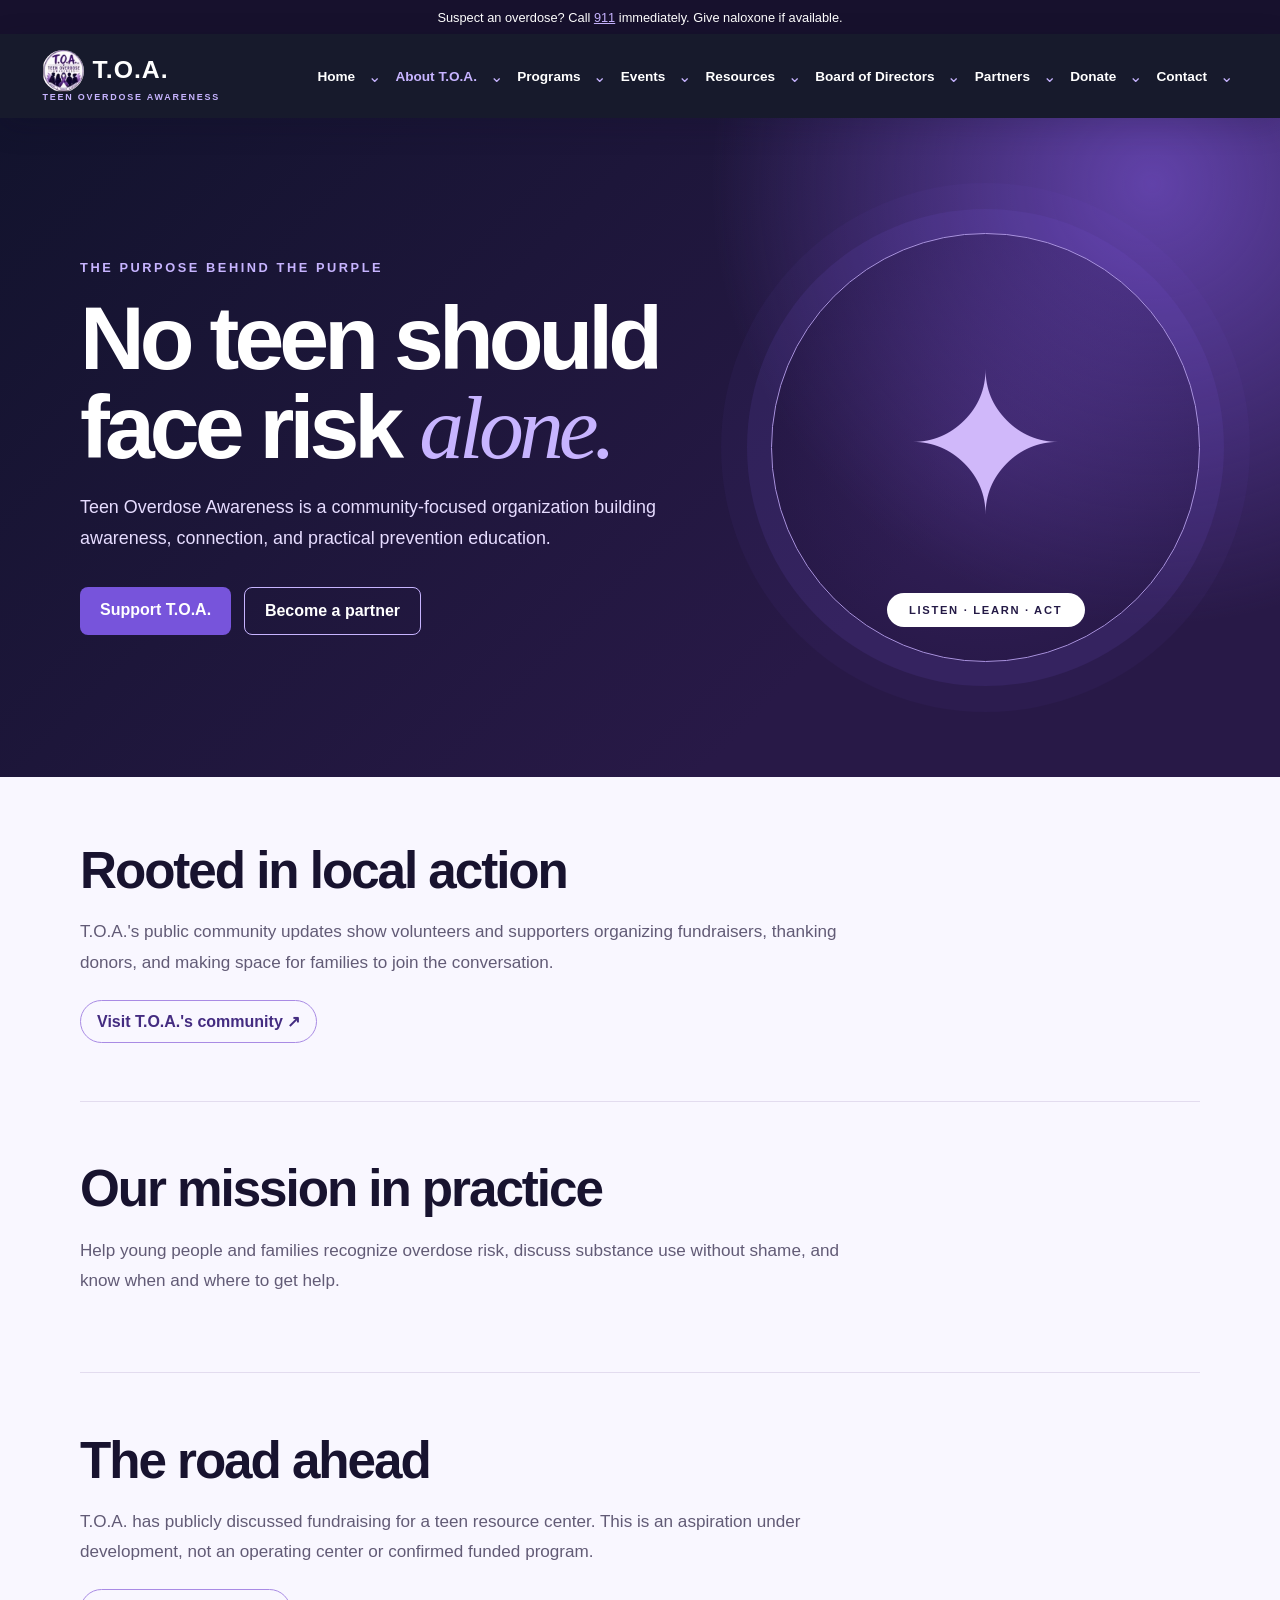
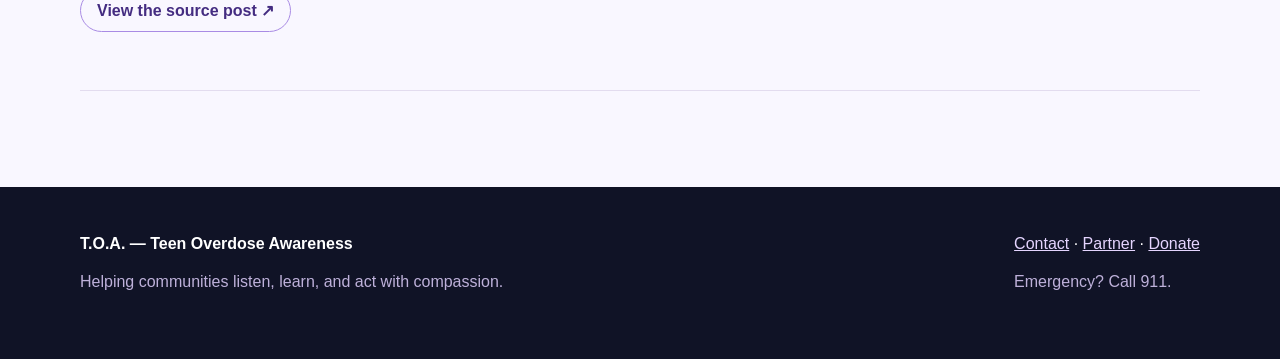
==== about.html @ 99483cfe "Add T.O.A. About T.O.A. page with sourced community content" ====
<!doctype html>
<html lang="en"><head><meta charset="utf-8"><meta name="viewport" content="width=device-width,initial-scale=1"><meta name="theme-color" content="#101326"><meta name="description" content="Teen Overdose Awareness is a community-focused organization building awareness, connection, and practical prevention education."><title>About T.O.A. | T.O.A. Teen Overdose Awareness</title><link rel="stylesheet" href="assets/multipage.css"></head>
<body><a class="skip" href="#main">Skip to content</a><div class="alert">Suspect an overdose? Call <a href="tel:911">911</a> immediately. Give naloxone if available.</div>
<header class="site-header"><div class="header-inner"><a class="brand" href="index.html"><img src="assets/photo-0.jpg" width="42" height="42" alt="T.O.A. logo" style="width:42px;height:42px;object-fit:contain;vertical-align:middle;border-radius:50%;margin-right:8px"><span>T.O.A.</span><small>TEEN OVERDOSE AWARENESS</small></a><button class="mobile-menu" type="button" aria-controls="site-menu" aria-expanded="false">☰ Menu</button><nav class="menu" id="site-menu" aria-label="Main navigation"><div class="nav-item"><a class="nav-link" href="index.html" data-page="index">Home</a><button type="button" class="expand" aria-label="Show Home sections" aria-expanded="false">⌄</button><div class="submenu"><a href="index.html#mission">Awareness becomes action</a><a href="index.html#in-motion">Real people. Real momentum.</a><a href="index.html#next-step">Every action matters</a></div></div><div class="nav-item"><a class="nav-link" href="about.html" data-page="about">About T.O.A.</a><button type="button" class="expand" aria-label="Show About T.O.A. sections" aria-expanded="false">⌄</button><div class="submenu"><a href="about.html#story">Rooted in local action</a><a href="about.html#mission">Our mission in practice</a><a href="about.html#vision">The road ahead</a></div></div><div class="nav-item"><a class="nav-link" href="programs.html" data-page="programs">Programs</a><button type="button" class="expand" aria-label="Show Programs sections" aria-expanded="false">⌄</button><div class="submenu"><a href="programs.html#education">Youth and family education</a><a href="programs.html#outreach">Community outreach</a><a href="programs.html#center">A future resource center</a></div></div><div class="nav-item"><a class="nav-link" href="events.html" data-page="events">Events</a><button type="button" class="expand" aria-label="Show Events sections" aria-expanded="false">⌄</button><div class="submenu"><a href="events.html#past-events">Third Annual T.O.A. Benefit Ride</a><a href="events.html#cornhole">First Annual T.O.A. Cornhole Tournament</a><a href="events.html#gallery">Scenes from the community</a><a href="events.html#upcoming">Upcoming events</a></div></div><div class="nav-item"><a class="nav-link" href="resources.html" data-page="resources">Resources</a><button type="button" class="expand" aria-label="Show Resources sections" aria-expanded="false">⌄</button><div class="submenu"><a href="resources.html#respond">If someone may be overdosing</a><a href="resources.html#learn">Understand the risks</a><a href="resources.html#families">Start the conversation</a><a href="resources.html#support">Get help</a></div></div><div class="nav-item"><a class="nav-link" href="board.html" data-page="board">Board of Directors</a><button type="button" class="expand" aria-label="Show Board of Directors sections" aria-expanded="false">⌄</button><div class="submenu"><a href="board.html#leadership">Board profiles are coming</a><a href="board.html#governance">Community accountability</a></div></div><div class="nav-item"><a class="nav-link" href="partners.html" data-page="partners">Partners</a><button type="button" class="expand" aria-label="Show Partners sections" aria-expanded="false">⌄</button><div class="submenu"><a href="partners.html#recognition">Community supporters</a><a href="partners.html#sponsor">Business partnerships</a><a href="partners.html#inquiry">Start a conversation</a></div></div><div class="nav-item"><a class="nav-link" href="donate.html" data-page="donate">Donate</a><button type="button" class="expand" aria-label="Show Donate sections" aria-expanded="false">⌄</button><div class="submenu"><a href="donate.html#give">Secure donation checkout coming</a><a href="donate.html#impact">What supporters make possible</a><a href="donate.html#wall">The giving wall</a><a href="donate.html#other">Other ways to help</a></div></div><div class="nav-item"><a class="nav-link" href="contact.html" data-page="contact">Contact</a><button type="button" class="expand" aria-label="Show Contact sections" aria-expanded="false">⌄</button><div class="submenu"><a href="contact.html#connect">Reach T.O.A.</a><a href="contact.html#volunteer">Get involved</a></div></div></nav></div></header>
<main id="main"><section class="hero"><div class="wrap"><div><div class="eyebrow">The purpose behind the purple</div><h1>No teen should face risk <em>alone.</em></h1><p>Teen Overdose Awareness is a community-focused organization building awareness, connection, and practical prevention education.</p><div class="actions"><a class="button" href="donate.html">Support T.O.A.</a><a class="button alt" href="partners.html">Become a partner</a></div></div><div class="art" aria-hidden="true"><span>✦</span></div></div></section>
<div class="wrap main-content"><section class="section" id="story"><h2>Rooted in local action</h2><p>T.O.A.'s public community updates show volunteers and supporters organizing fundraisers, thanking donors, and making space for families to join the conversation.</p><div class="link-row"><a href="https://www.facebook.com/groups/900693823075274" target="_blank" rel="noopener noreferrer">Visit T.O.A.'s community ↗</a></div></section><section class="section" id="mission"><h2>Our mission in practice</h2><p>Help young people and families recognize overdose risk, discuss substance use without shame, and know when and where to get help.</p></section><section class="section" id="vision"><h2>The road ahead</h2><p>T.O.A. has publicly discussed fundraising for a teen resource center. This is an aspiration under development, not an operating center or confirmed funded program.</p><div class="link-row"><a href="https://www.facebook.com/groups/3840468082852855/posts/4905663592999960/" target="_blank" rel="noopener noreferrer">View the source post ↗</a></div></section></div></main><footer class="foot"><div class="wrap"><div><b>T.O.A. — Teen Overdose Awareness</b><p>Helping communities listen, learn, and act with compassion.</p></div><div><a href="contact.html">Contact</a> · <a href="partners.html">Partner</a> · <a href="donate.html">Donate</a><p>Emergency? Call 911.</p></div></div></footer><script src="assets/multipage.js" defer></script><script>document.querySelector('[data-page="about"]')?.setAttribute('aria-current','page');</script></body></html>
---- assets/multipage.css ----
:root{--night:#101326;--plum:#241a46;--violet:#7754db;--lav:#c7b4ff;--snow:#f9f7ff;--ink:#18132f;--muted:#625b76;--line:#e3dcef}*{box-sizing:border-box}html{scroll-behavior:smooth}body{margin:0;font-family:Inter,Arial,sans-serif;background:var(--snow);color:var(--ink)}a{color:inherit}button{font:inherit}.skip{position:absolute;left:-999px;top:0;z-index:99;background:white;padding:1rem}.skip:focus{left:8px}.alert{background:#17112d;color:white;text-align:center;padding:.6rem 1rem;font-size:.8rem}.alert a{color:var(--lav)}.site-header{position:sticky;top:0;z-index:50;background:rgba(16,19,38,.97);color:white;box-shadow:0 8px 30px #100b2430}.header-inner{max-width:1240px;margin:auto;display:flex;align-items:center;justify-content:space-between;gap:1rem;padding:1rem 1.4rem}.brand{font-size:1.55rem;font-weight:900;letter-spacing:.04em;text-decoration:none;white-space:nowrap}.brand small{display:block;font-size:.56rem;letter-spacing:.2em;color:var(--lav)}.brand .symbol{color:var(--lav)}.menu{display:flex;align-items:center;gap:.1rem;flex-wrap:wrap}.nav-item{position:relative;display:flex;align-items:center;border-radius:.45rem}.nav-link{padding:.75rem .5rem;text-decoration:none;font-weight:700;font-size:.85rem}.nav-link[aria-current=page]{color:var(--lav)}.expand{border:0;background:transparent;color:var(--lav);padding:.45rem .3rem;cursor:pointer}.nav-item:hover,.nav-item:focus-within,.nav-item.open{background:#3c2b70}.submenu{display:none;position:absolute;top:100%;left:0;min-width:220px;padding:.5rem;background:#251c48;box-shadow:0 16px 28px #09061990;border:1px solid #6954a8;border-radius:0 0 .7rem .7rem;flex-direction:column}.nav-item:hover .submenu,.nav-item:focus-within .submenu,.nav-item.open .submenu{display:flex}.submenu a{display:block;padding:.75rem;text-decoration:none;font-size:.86rem;border-radius:.3rem}.submenu a:hover,.submenu a:focus{background:var(--violet)}.donate-nav{background:var(--violet);border-radius:.5rem}.mobile-menu{display:none;background:transparent;color:white;border:1px solid var(--lav);border-radius:.5rem;padding:.6rem}.wrap{width:min(1120px,calc(100% - 40px));margin:auto}.hero{background:radial-gradient(circle at 90% 10%,#6142a9 0,transparent 34%),linear-gradient(135deg,#12132d,#281947 70%);color:white;overflow:hidden}.hero .wrap{padding:clamp(4rem,9vw,8.5rem) 0;display:grid;grid-template-columns:1.2fr .8fr;gap:3rem;align-items:center}.eyebrow{text-transform:uppercase;letter-spacing:.2em;color:var(--lav);font-size:.8rem;font-weight:800}.hero h1{font-size:clamp(3.4rem,7vw,7rem);line-height:.99;letter-spacing:-.055em;margin:1.2rem 0}.hero h1 em{font-family:Georgia,serif;color:var(--lav);font-weight:400}.hero p{font-size:1.12rem;line-height:1.75;color:#e6dcff;max-width:650px}.art{position:relative;aspect-ratio:1;border:1px solid #a992e0;border-radius:50%;display:grid;place-items:center;background:radial-gradient(circle,#5c3a9d40,#190e3740);box-shadow:0 0 0 24px #7754db1e,0 0 0 50px #7754db0c}.art span{font-size:clamp(7rem,15vw,12rem);color:#d0b8fa;font-family:Georgia,serif;line-height:1}.art:after{content:"LISTEN · LEARN · ACT";position:absolute;bottom:8%;background:#fff;color:var(--plum);border-radius:99px;padding:.7rem 1.4rem;letter-spacing:.15em;font-size:.7rem;font-weight:900}.actions{display:flex;gap:.8rem;flex-wrap:wrap;margin-top:2rem}.button{display:inline-block;padding:.9rem 1.25rem;border-radius:.5rem;text-decoration:none;font-weight:800;background:var(--violet);color:white}.button.alt{background:transparent;border:1px solid var(--lav)}.main-content{padding:4rem 0 6rem}.section{padding:3.6rem 0;border-bottom:1px solid var(--line);scroll-margin-top:135px}.section:first-child{padding-top:0}.section h2{font-size:clamp(2rem,4vw,3.3rem);letter-spacing:-.04em;margin:0 0 1rem}.section p{max-width:800px;line-height:1.8;color:var(--muted);font-size:1.07rem}.link-row{display:flex;flex-wrap:wrap;gap:.65rem;margin-top:1.3rem}.link-row a{border:1px solid #a98be4;color:#442c81;border-radius:40px;padding:.7rem 1rem;text-decoration:none;font-weight:700}.link-row a:hover{background:#eadfff}.story-grid{display:grid;grid-template-columns:repeat(3,1fr);gap:1rem;margin:2rem 0}.story-card{border-radius:1.1rem;background:white;padding:1.7rem;border:1px solid var(--line);box-shadow:0 8px 25px #140c2710}.story-card strong{display:block;color:#6a42b8;font-size:.82rem;text-transform:uppercase;letter-spacing:.1em}.story-card p{line-height:1.6;color:var(--muted)}.foot{background:var(--night);color:white;padding:3rem 0}.foot .wrap{display:flex;justify-content:space-between;gap:2rem;flex-wrap:wrap}.foot p{max-width:450px;color:#beb1da;line-height:1.6}.foot a{color:#e5d5ff}.notice{border-left:5px solid var(--violet);padding:1rem 1.2rem;background:#eee6ff;border-radius:.5rem;margin:1rem 0}.notice p{margin:0}.donor-widget{background:#201636;color:white;border-radius:1rem;padding:1.5rem;max-width:500px}.donor-widget small{color:var(--lav)}.donor-widget p{color:#ddd1f6}a:focus-visible,button:focus-visible{outline:3px solid #b49cff;outline-offset:3px}@media(max-width:1060px){.mobile-menu{display:block}.menu{display:none;position:absolute;top:100%;left:0;right:0;background:var(--night);padding:1rem;flex-direction:column;align-items:stretch;max-height:75vh;overflow:auto}.menu.visible{display:flex}.nav-item{display:flex;flex-wrap:wrap;justify-content:space-between}.nav-link{flex:1}.expand{padding:.8rem}.submenu{position:static;flex-basis:100%;box-shadow:none;min-width:0}.nav-item:hover .submenu{display:none}.nav-item.open .submenu,.nav-item:focus-within .submenu{display:flex}}@media(max-width:750px){.hero .wrap{grid-template-columns:1fr;padding:4rem 0}.art{max-width:250px;margin:auto}.story-grid{grid-template-columns:1fr}.hero h1{font-size:3.4rem}}@media(prefers-reduced-motion:reduce){html{scroll-behavior:auto}}
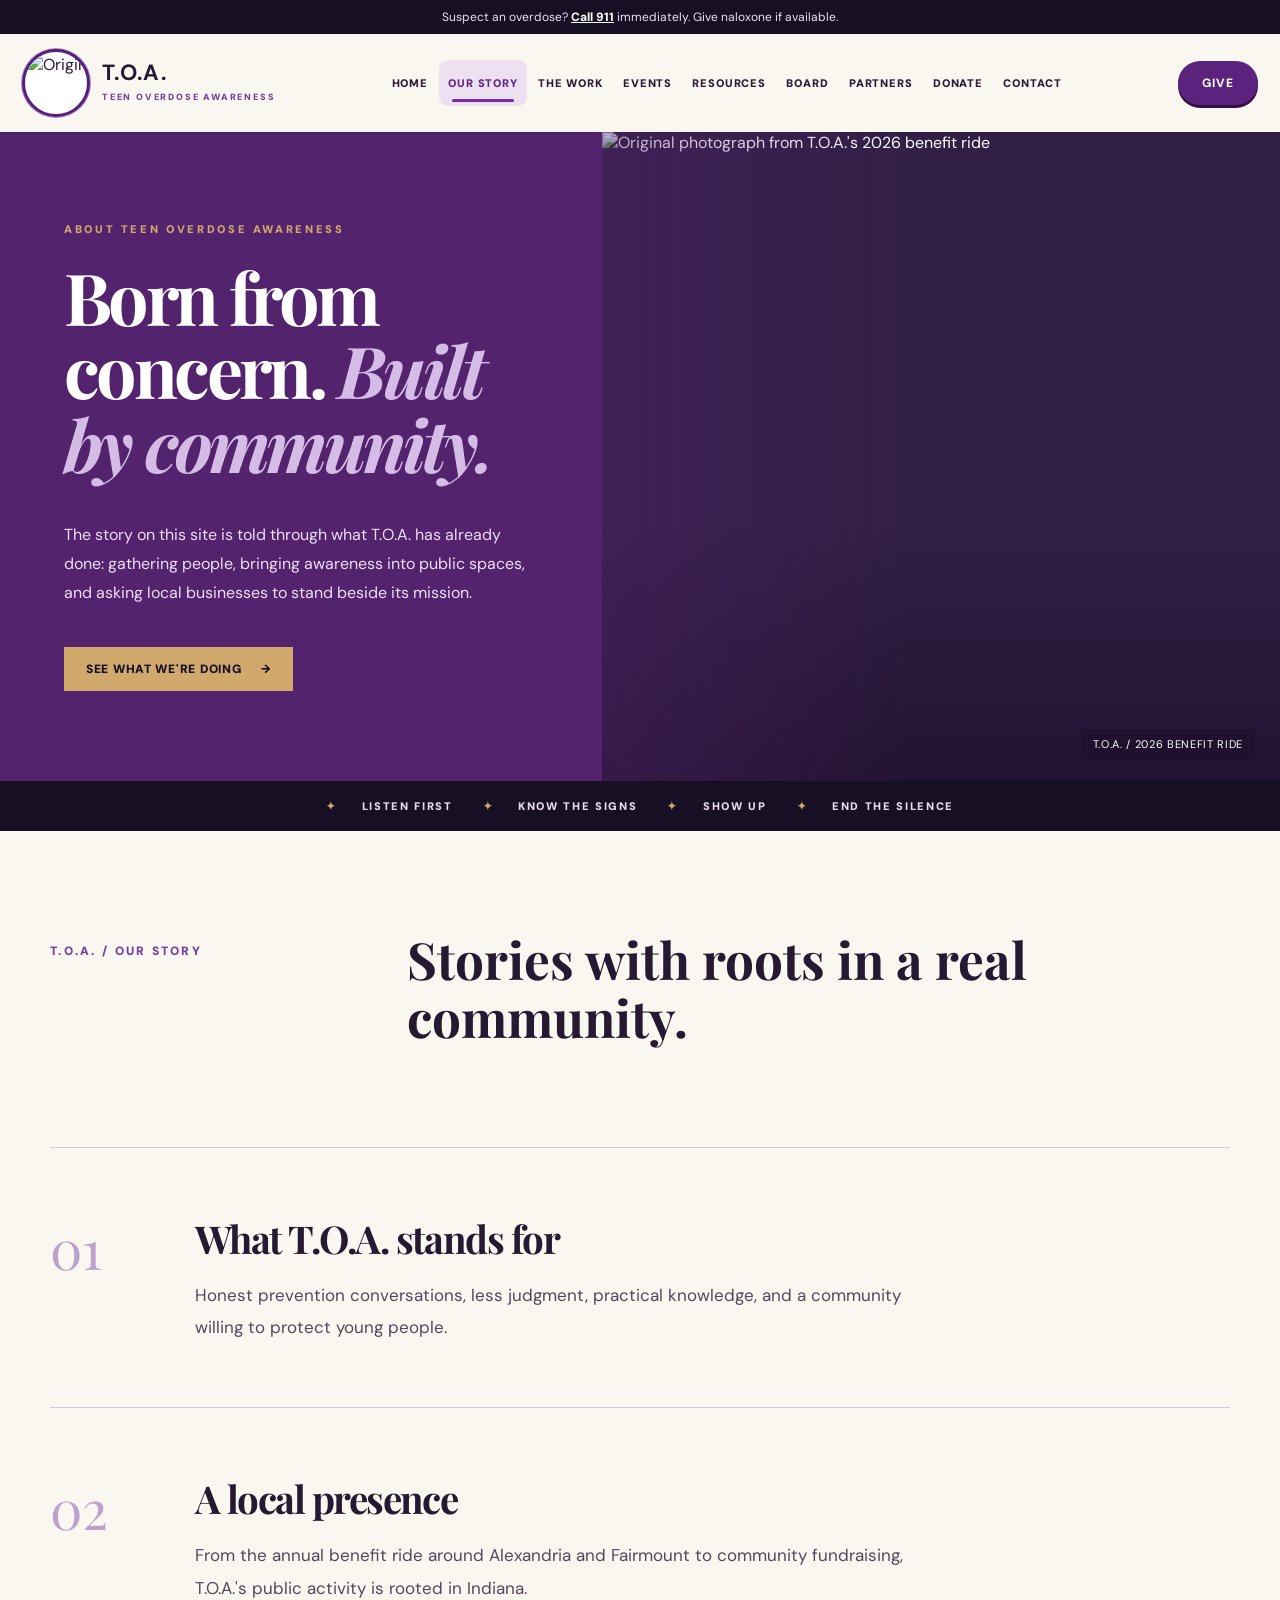
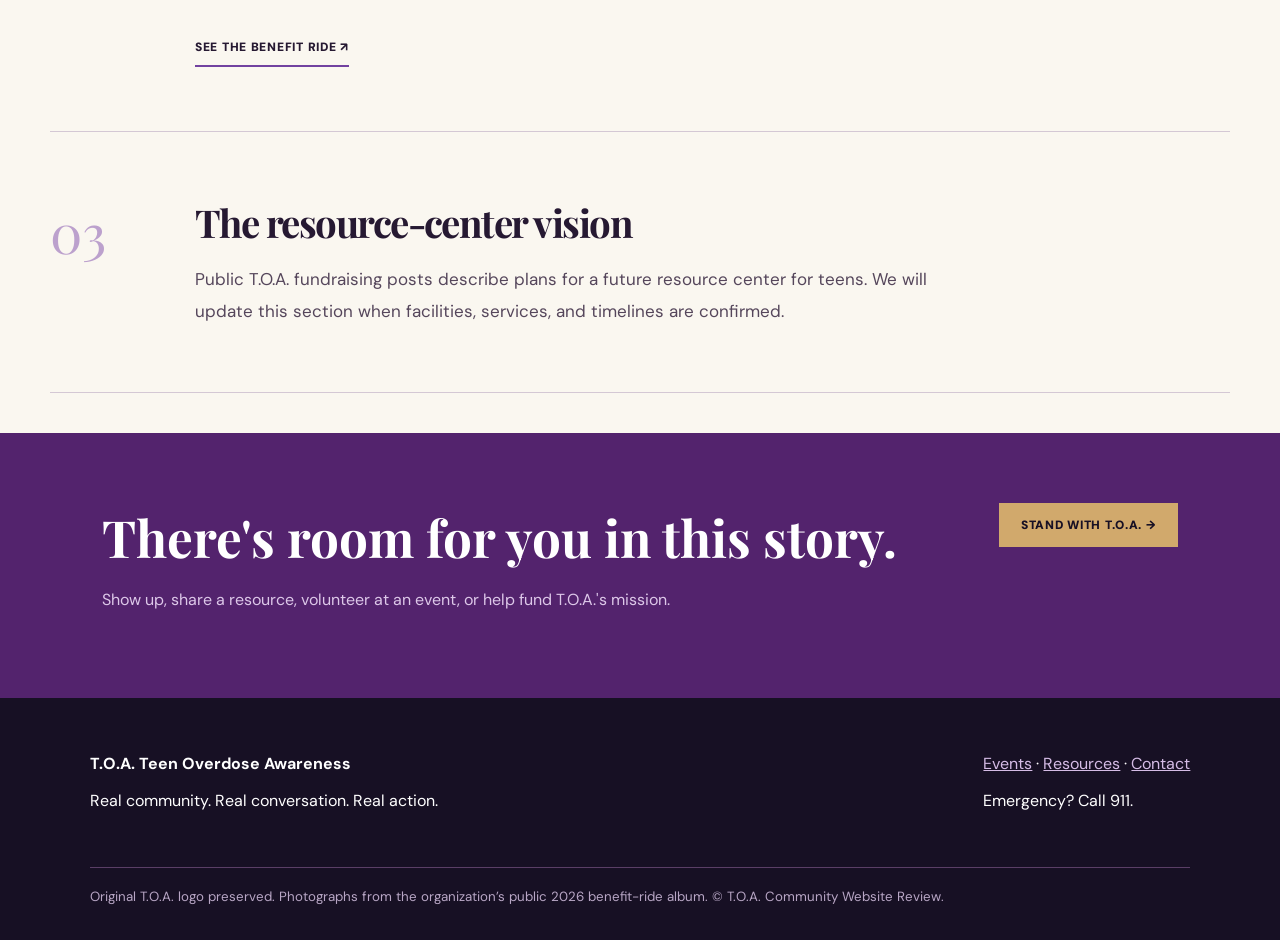
==== commit 55bca591: "Deploy T.O.A. multi-page Wix design to GitHub Pages" ====
--- a/about.html
+++ b/about.html
@@ -1,6 +1 @@
-<!doctype html>
-<html lang="en"><head><meta charset="utf-8"><meta name="viewport" content="width=device-width,initial-scale=1"><meta name="theme-color" content="#101326"><meta name="description" content="Teen Overdose Awareness is a community-focused organization building awareness, connection, and practical prevention education."><title>About T.O.A. | T.O.A. Teen Overdose Awareness</title><link rel="stylesheet" href="assets/multipage.css"></head>
-<body><a class="skip" href="#main">Skip to content</a><div class="alert">Suspect an overdose? Call <a href="tel:911">911</a> immediately. Give naloxone if available.</div>
-<header class="site-header"><div class="header-inner"><a class="brand" href="index.html"><img src="assets/photo-0.jpg" width="42" height="42" alt="T.O.A. logo" style="width:42px;height:42px;object-fit:contain;vertical-align:middle;border-radius:50%;margin-right:8px"><span>T.O.A.</span><small>TEEN OVERDOSE AWARENESS</small></a><button class="mobile-menu" type="button" aria-controls="site-menu" aria-expanded="false">☰ Menu</button><nav class="menu" id="site-menu" aria-label="Main navigation"><div class="nav-item"><a class="nav-link" href="index.html" data-page="index">Home</a><button type="button" class="expand" aria-label="Show Home sections" aria-expanded="false">⌄</button><div class="submenu"><a href="index.html#mission">Awareness becomes action</a><a href="index.html#in-motion">Real people. Real momentum.</a><a href="index.html#next-step">Every action matters</a></div></div><div class="nav-item"><a class="nav-link" href="about.html" data-page="about">About T.O.A.</a><button type="button" class="expand" aria-label="Show About T.O.A. sections" aria-expanded="false">⌄</button><div class="submenu"><a href="about.html#story">Rooted in local action</a><a href="about.html#mission">Our mission in practice</a><a href="about.html#vision">The road ahead</a></div></div><div class="nav-item"><a class="nav-link" href="programs.html" data-page="programs">Programs</a><button type="button" class="expand" aria-label="Show Programs sections" aria-expanded="false">⌄</button><div class="submenu"><a href="programs.html#education">Youth and family education</a><a href="programs.html#outreach">Community outreach</a><a href="programs.html#center">A future resource center</a></div></div><div class="nav-item"><a class="nav-link" href="events.html" data-page="events">Events</a><button type="button" class="expand" aria-label="Show Events sections" aria-expanded="false">⌄</button><div class="submenu"><a href="events.html#past-events">Third Annual T.O.A. Benefit Ride</a><a href="events.html#cornhole">First Annual T.O.A. Cornhole Tournament</a><a href="events.html#gallery">Scenes from the community</a><a href="events.html#upcoming">Upcoming events</a></div></div><div class="nav-item"><a class="nav-link" href="resources.html" data-page="resources">Resources</a><button type="button" class="expand" aria-label="Show Resources sections" aria-expanded="false">⌄</button><div class="submenu"><a href="resources.html#respond">If someone may be overdosing</a><a href="resources.html#learn">Understand the risks</a><a href="resources.html#families">Start the conversation</a><a href="resources.html#support">Get help</a></div></div><div class="nav-item"><a class="nav-link" href="board.html" data-page="board">Board of Directors</a><button type="button" class="expand" aria-label="Show Board of Directors sections" aria-expanded="false">⌄</button><div class="submenu"><a href="board.html#leadership">Board profiles are coming</a><a href="board.html#governance">Community accountability</a></div></div><div class="nav-item"><a class="nav-link" href="partners.html" data-page="partners">Partners</a><button type="button" class="expand" aria-label="Show Partners sections" aria-expanded="false">⌄</button><div class="submenu"><a href="partners.html#recognition">Community supporters</a><a href="partners.html#sponsor">Business partnerships</a><a href="partners.html#inquiry">Start a conversation</a></div></div><div class="nav-item"><a class="nav-link" href="donate.html" data-page="donate">Donate</a><button type="button" class="expand" aria-label="Show Donate sections" aria-expanded="false">⌄</button><div class="submenu"><a href="donate.html#give">Secure donation checkout coming</a><a href="donate.html#impact">What supporters make possible</a><a href="donate.html#wall">The giving wall</a><a href="donate.html#other">Other ways to help</a></div></div><div class="nav-item"><a class="nav-link" href="contact.html" data-page="contact">Contact</a><button type="button" class="expand" aria-label="Show Contact sections" aria-expanded="false">⌄</button><div class="submenu"><a href="contact.html#connect">Reach T.O.A.</a><a href="contact.html#volunteer">Get involved</a></div></div></nav></div></header>
-<main id="main"><section class="hero"><div class="wrap"><div><div class="eyebrow">The purpose behind the purple</div><h1>No teen should face risk <em>alone.</em></h1><p>Teen Overdose Awareness is a community-focused organization building awareness, connection, and practical prevention education.</p><div class="actions"><a class="button" href="donate.html">Support T.O.A.</a><a class="button alt" href="partners.html">Become a partner</a></div></div><div class="art" aria-hidden="true"><span>✦</span></div></div></section>
-<div class="wrap main-content"><section class="section" id="story"><h2>Rooted in local action</h2><p>T.O.A.'s public community updates show volunteers and supporters organizing fundraisers, thanking donors, and making space for families to join the conversation.</p><div class="link-row"><a href="https://www.facebook.com/groups/900693823075274" target="_blank" rel="noopener noreferrer">Visit T.O.A.'s community ↗</a></div></section><section class="section" id="mission"><h2>Our mission in practice</h2><p>Help young people and families recognize overdose risk, discuss substance use without shame, and know when and where to get help.</p></section><section class="section" id="vision"><h2>The road ahead</h2><p>T.O.A. has publicly discussed fundraising for a teen resource center. This is an aspiration under development, not an operating center or confirmed funded program.</p><div class="link-row"><a href="https://www.facebook.com/groups/3840468082852855/posts/4905663592999960/" target="_blank" rel="noopener noreferrer">View the source post ↗</a></div></section></div></main><footer class="foot"><div class="wrap"><div><b>T.O.A. — Teen Overdose Awareness</b><p>Helping communities listen, learn, and act with compassion.</p></div><div><a href="contact.html">Contact</a> · <a href="partners.html">Partner</a> · <a href="donate.html">Donate</a><p>Emergency? Call 911.</p></div></div></footer><script src="assets/multipage.js" defer></script><script>document.querySelector('[data-page="about"]')?.setAttribute('aria-current','page');</script></body></html>+<!doctype html><html lang="en"><head><meta charset="utf-8"><meta name="viewport" content="width=device-width,initial-scale=1"><meta name="theme-color" content="#53236d"><meta name="description" content="The story on this site is told through what T.O.A. has already done: gathering people, bringing awareness into public spaces, and asking local businesses to stand beside its mission."><title>Our Story — T.O.A. Teen Overdose Awareness</title><link rel="stylesheet" href="assets/wix-redesign.css"><script id="wix-site-script" src="https://manage.wix.com/_api/headless-business-setup/v1/headless-business/site-script.js" data-client-id="a29d4678-0044-4912-a0dc-fdf45984cb89" async></script></head><body><a class="skip" href="#main">Skip to main content</a><div class="emergency">Suspect an overdose? <a href="tel:911">Call 911</a> immediately. Give naloxone if available.</div><header class="header"><div class="head-inner"><a href="index.html" class="identity"><img src="https://static.wixstatic.com/media/430ecd_371c2bd472904503afc951d083f5f54d~mv2.jpg" alt="Original T.O.A. logo"><div><strong>T.O.A.</strong><span>TEEN OVERDOSE AWARENESS</span></div></a><button class="menu-toggle" aria-expanded="false" aria-controls="nav">☰ Menu</button><nav class="nav" id="nav" aria-label="Main navigation"><div class="nav-item"><a href="index.html" data-current="index">Home</a><button class="toggle" aria-label="Show Home sections" aria-expanded="false">⌄</button><div class="drop"><a href="index.html#happening">This is T.O.A. in real life</a><a href="index.html#voices">More than awareness</a><a href="index.html#future">What comes next</a></div></div><div class="nav-item"><a href="about.html" data-current="about">Our Story</a><button class="toggle" aria-label="Show Our Story sections" aria-expanded="false">⌄</button><div class="drop"><a href="about.html#mission">What T.O.A. stands for</a><a href="about.html#roots">A local presence</a><a href="about.html#future">The resource-center vision</a></div></div><div class="nav-item"><a href="programs.html" data-current="programs">The Work</a><button class="toggle" aria-label="Show The Work sections" aria-expanded="false">⌄</button><div class="drop"><a href="programs.html#education">Knowledge without shame</a><a href="programs.html#outreach">Get out into the community</a><a href="programs.html#resource-center">A place for the future</a></div></div><div class="nav-item"><a href="events.html" data-current="events">Events</a><button class="toggle" aria-label="Show Events sections" aria-expanded="false">⌄</button><div class="drop"><a href="events.html#ride">Third Annual T.O.A. Benefit Ride · August 2026</a><a href="events.html#cornhole">First Annual Cornhole Tournament · September 2026</a><a href="events.html#parade">James Dean Parade participation</a><a href="events.html#next">October 25 candy drive</a></div></div><div class="nav-item"><a href="resources.html" data-current="resources">Resources</a><button class="toggle" aria-label="Show Resources sections" aria-expanded="false">⌄</button><div class="drop"><a href="resources.html#emergency">If you suspect an overdose</a><a href="resources.html#fentanyl">Fentanyl and counterfeit pills</a><a href="resources.html#conversation">Talk without judgment</a><a href="resources.html#crisis">Additional support</a></div></div><div class="nav-item"><a href="board.html" data-current="board">Board</a><button class="toggle" aria-label="Show Board sections" aria-expanded="false">⌄</button><div class="drop"><a href="board.html#leadership">Meet the board</a><a href="board.html#connect">Connect with T.O.A.</a></div></div><div class="nav-item"><a href="partners.html" data-current="partners">Partners</a><button class="toggle" aria-label="Show Partners sections" aria-expanded="false">⌄</button><div class="drop"><a href="partners.html#supporters">Community shout-outs</a><a href="partners.html#ways">Ways to partner</a><a href="partners.html#connect">Let's make a plan</a></div></div><div class="nav-item"><a href="donate.html" data-current="donate">Donate</a><button class="toggle" aria-label="Show Donate sections" aria-expanded="false">⌄</button><div class="drop"><a href="donate.html#giving">Donate securely</a><a href="donate.html#why">What the funds are for</a><a href="donate.html#wall">The community giving wall</a><a href="donate.html#other">Not every gift is money</a></div></div><div class="nav-item"><a href="contact.html" data-current="contact">Contact</a><button class="toggle" aria-label="Show Contact sections" aria-expanded="false">⌄</button><div class="drop"><a href="contact.html#reach">Find T.O.A. online</a><a href="contact.html#participate">Take part</a></div></div></nav><a class="give" href="donate.html">Give</a></div></header><main id="main"><section class="hero"><div class="hero-copy"><div class="eyebrow">ABOUT TEEN OVERDOSE AWARENESS</div><h1>Born from concern. <i>Built by community.</i></h1><p>The story on this site is told through what T.O.A. has already done: gathering people, bringing awareness into public spaces, and asking local businesses to stand beside its mission.</p><a class="button" href="events.html">See what we're doing <span aria-hidden="true">→</span></a></div><div class="hero-media"><img src="https://static.wixstatic.com/media/430ecd_c2fb2ae5dd7d4b7ba6bf271656869a4f~mv2.jpg" alt="Original photograph from T.O.A.'s 2026 benefit ride" loading="eager"><div class="photo-credit">T.O.A. / 2026 BENEFIT RIDE</div></div></section><div class="ribbon"><span>Listen first</span><span>Know the signs</span><span>Show up</span><span>End the silence</span></div><div class="sections"><div class="intro-row"><div class="intro-label">T.O.A. / Our Story</div><h2>Stories with roots in a real community.</h2></div><section class="story-row" id="mission"><div class="number">01</div><div><h3>What T.O.A. stands for</h3><p>Honest prevention conversations, less judgment, practical knowledge, and a community willing to protect young people.</p></div></section><section class="story-row" id="roots"><div class="number">02</div><div><h3>A local presence</h3><p>From the annual benefit ride around Alexandria and Fairmount to community fundraising, T.O.A.'s public activity is rooted in Indiana.</p><div class="links"><a href="events.html#ride" >See the benefit ride ↗</a></div></div></section><section class="story-row" id="future"><div class="number">03</div><div><h3>The resource-center vision</h3><p>Public T.O.A. fundraising posts describe plans for a future resource center for teens. We will update this section when facilities, services, and timelines are confirmed.</p></div></section></div><section class="callout"><div><h2>There's room for you in this story.</h2><p>Show up, share a resource, volunteer at an event, or help fund T.O.A.'s mission.</p></div><a class="button" href="partners.html">Stand with T.O.A. →</a></section></main><footer class="footer"><div class="foot-top"><div><b>T.O.A. Teen Overdose Awareness</b><p>Real community. Real conversation. Real action.</p></div><div><a href="events.html">Events</a> · <a href="resources.html">Resources</a> · <a href="contact.html">Contact</a><p>Emergency? Call 911.</p></div></div><small>Original T.O.A. logo preserved. Photographs from the organization’s public 2026 benefit-ride album. © T.O.A. Community Website Review.</small></footer><script src="assets/wix-redesign.js" defer></script><script>document.querySelector('[data-current="about"]')?.setAttribute('aria-current','page')</script></body></html>
--- a/assets/wix-redesign.css
+++ b/assets/wix-redesign.css
@@ -0,0 +1,19 @@
+@import url('https://fonts.googleapis.com/css2?family=DM+Sans:wght@400;500;600;700;800&family=Playfair+Display:ital,wght@0,600;0,800;1,600&display=swap');
+:root{--midnight:#171024;--wine:#362047;--violet:#7242a0;--plum:#53236d;--lav:#d5bce6;--paper:#faf7f0;--cream:#f2e9de;--ink:#261932;--warm:#d1a96c}*{box-sizing:border-box}html{scroll-behavior:smooth}body{margin:0;background:var(--paper);color:var(--ink);font-family:'DM Sans',Arial,sans-serif}a{color:inherit}button{font:inherit}.skip{position:absolute;left:-9999px;background:white;padding:1rem}.skip:focus{left:1rem;z-index:99}.emergency{font-size:12px;background:var(--midnight);color:#f0e0fb;text-align:center;padding:9px 15px}.emergency a{color:white;font-weight:800}.header{position:sticky;top:0;z-index:80;background:#faf7f0f2;backdrop-filter:blur(20px);box-shadow:0 1px 0 #291b2c22}.head-inner{width:min(1420px,calc(100% - 44px));margin:auto;display:flex;align-items:center;gap:25px;justify-content:space-between;min-height:98px}.identity{display:flex;gap:12px;align-items:center;text-decoration:none;white-space:nowrap}.identity img{width:65px;height:65px;object-fit:contain}.identity strong{display:block;font-size:22px;line-height:1;letter-spacing:.06em}.identity span{font-size:9px;font-weight:900;letter-spacing:.2em;color:var(--violet)}.nav{display:flex;gap:0;align-items:center}.nav-item{position:relative;display:flex;align-items:center}.nav-item>a{padding:15px 8px;font-weight:900;text-decoration:none;text-transform:uppercase;letter-spacing:.045em;font-size:11px}.nav-item>a[aria-current=page]{color:var(--violet)}.nav-item .toggle{background:none;border:0;color:var(--violet);padding:14px 4px;cursor:pointer}.nav-item:hover,.nav-item:focus-within,.nav-item.open{background:#eee3f1}.drop{display:none;position:absolute;top:100%;left:0;min-width:225px;background:var(--midnight);color:white;padding:8px;box-shadow:0 18px 36px #150d2970;flex-direction:column;border-top:4px solid var(--warm)}.nav-item:hover .drop,.nav-item:focus-within .drop,.nav-item.open .drop{display:flex}.drop a{padding:11px 13px;text-decoration:none;font-size:12px;font-weight:700}.drop a:hover,.drop a:focus{background:#6d4690}.give{background:var(--plum);color:white;padding:16px 20px;border-radius:3px;font-weight:800;text-decoration:none;font-size:12px;text-transform:uppercase;letter-spacing:.08em}.mobile{display:none}.hero{position:relative;display:grid;grid-template-columns:47% 53%;min-height:640px;background:var(--plum);color:white}.hero-copy{padding:clamp(45px,7vw,110px) max(30px,5vw);display:flex;flex-direction:column;justify-content:center;z-index:2}.eyebrow{font-size:11px;font-weight:900;color:var(--warm);text-transform:uppercase;letter-spacing:.24em}.hero h1{font-family:'Playfair Display',Georgia,serif;font-size:clamp(52px,5.6vw,98px);letter-spacing:-.05em;line-height:1.03;margin:24px 0}.hero h1 i{color:var(--lav)}.hero p{font-size:16px;line-height:1.8;color:#efdef6;max-width:620px}.hero-media{min-height:600px;position:relative;overflow:hidden;background:#321f46}.hero-media img{width:100%;height:100%;position:absolute;inset:0;object-fit:cover;object-position:center}.hero-media:after{content:'';position:absolute;inset:0;background:linear-gradient(90deg,#53236d66,transparent 45%),linear-gradient(0deg,#14071e80,transparent 40%)}.photo-credit{position:absolute;z-index:3;bottom:22px;right:25px;color:white;font-size:11px;letter-spacing:.06em;background:#1d102a9c;padding:8px 12px}.hero-mark{position:absolute;right:-48px;top:32px;border:2px solid var(--warm);background:var(--paper);color:var(--wine);width:130px;height:130px;border-radius:50%;z-index:4;display:grid;place-items:center;font-family:'Playfair Display',Georgia,serif;font-size:28px;font-style:italic;transform:rotate(9deg)}.button{display:inline-flex;align-items:center;gap:20px;background:var(--warm);color:var(--midnight);text-decoration:none;padding:14px 22px;font-size:12px;font-weight:900;letter-spacing:.06em;text-transform:uppercase;align-self:flex-start;margin-top:24px}.ribbon{display:flex;justify-content:center;gap:30px;flex-wrap:wrap;background:var(--midnight);color:#e7d9ef;padding:18px;font-size:11px;font-weight:900;letter-spacing:.15em;text-transform:uppercase}.ribbon span:before{content:'✦';color:var(--warm);margin-right:25px}.intro-row{display:grid;grid-template-columns:280px 1fr;gap:6vw;border-bottom:1px solid #d4c8d4;padding:100px 0}.intro-label{font-size:12px;font-weight:900;letter-spacing:.19em;text-transform:uppercase;color:var(--violet);padding-top:12px}.intro-row h2{font-family:'Playfair Display',Georgia,serif;font-size:clamp(36px,4vw,66px);line-height:1.13;margin:0}.sections{width:min(1180px,calc(100% - 44px));margin:auto}.story-row{display:grid;grid-template-columns:100px 1fr;gap:45px;padding:64px 0;border-bottom:1px solid #d4c8d4;scroll-margin-top:130px}.number{font-family:'Playfair Display',Georgia,serif;color:#bca1cd;font-size:54px}.story-row h3{font-family:'Playfair Display',Georgia,serif;font-size:clamp(30px,3vw,49px);letter-spacing:-.04em;margin:0 0 15px}.story-row p{font-size:17px;line-height:1.9;max-width:750px;color:#55465b;margin:0}.links{display:flex;gap:12px;flex-wrap:wrap;margin-top:25px}.links a{border-bottom:2px solid var(--violet);text-decoration:none;font-size:12px;font-weight:900;text-transform:uppercase;letter-spacing:.06em;padding:10px 0;margin-right:14px}.gallery{display:grid;grid-template-columns:1.15fr .85fr;grid-template-rows:260px 260px;gap:14px;margin:60px 0}.gallery img{display:block;width:100%;height:100%;object-fit:cover}.gallery figure{margin:0;position:relative;overflow:hidden}.gallery figure:first-child{grid-row:span 2}.gallery figcaption{position:absolute;bottom:0;left:0;right:0;background:#150c21b8;color:white;padding:12px;font-size:11px;letter-spacing:.07em}.callout{background:var(--plum);color:white;padding:70px 8vw;margin-top:40px;display:grid;grid-template-columns:1fr auto;align-items:center;gap:35px}.callout h2{font-family:'Playfair Display',Georgia,serif;font-size:clamp(35px,4vw,62px);margin:0}.callout p{color:#ddc8e9;line-height:1.6}.callout .button{margin:0}.footer{background:var(--midnight);color:white;padding:55px 7vw 35px}.foot-top{display:flex;justify-content:space-between;gap:30px;flex-wrap:wrap}.foot-top a{color:var(--lav)}.footer small{display:block;border-top:1px solid #5a3e66;margin-top:40px;padding-top:20px;color:#b8a6c5}.donor-note{padding:26px;background:#e8dbee;border-left:6px solid var(--violet);max-width:660px;margin-top:25px}.donor-note strong{display:block;font-size:20px}.donor-note p{font-size:14px}.page-note{display:inline-block;margin-top:25px;color:#493253;border:1px solid #ceb5d9;padding:16px;font-weight:700}.photo-note{font-size:12px;color:#786880;text-align:right;padding:14px 20px}.menu-toggle{display:none}@media(max-width:1180px){.menu-toggle{display:block;background:var(--plum);color:white;border:0;padding:13px}.nav{display:none;position:absolute;top:100%;left:0;right:0;background:var(--paper);padding:15px;max-height:80vh;overflow:auto;flex-direction:column;align-items:stretch}.nav.visible{display:flex}.nav-item{flex-wrap:wrap}.nav-item>a{flex:1}.nav-item .toggle{padding:15px}.drop{position:static;flex-basis:100%;box-shadow:none}.nav-item:hover .drop{display:none}.nav-item.open .drop,.nav-item:focus-within .drop{display:flex}.give{display:none}}@media(max-width:760px){.hero{grid-template-columns:1fr}.hero-copy{padding:60px 28px}.hero-media{min-height:420px}.hero-mark{right:15px;top:-55px;width:90px;height:90px;font-size:21px}.intro-row,.story-row,.callout{grid-template-columns:1fr;gap:15px}.intro-row{padding:65px 0}.story-row{padding:45px 0}.gallery{grid-template-columns:1fr;grid-template-rows:300px 200px 200px}.gallery figure:first-child{grid-row:auto}.identity strong{font-size:18px}.identity img{width:56px;height:56px}}@media(prefers-reduced-motion:reduce){html{scroll-behavior:auto}}
+
+/* Original event posters and current local event */
+.upcoming-panel{display:grid;grid-template-columns:1.3fr .7fr;gap:36px;margin:54px 0 0;padding:32px;background:#29163b;color:#fff;border-left:7px solid #d1a96c;align-items:center}.upcoming-head{padding:14px 12px}.event-kicker{display:inline-block;text-transform:uppercase;letter-spacing:.14em;font-weight:900;font-size:12px;color:#bc834d;margin-bottom:14px}.upcoming-panel .event-kicker{color:#efd39c}.upcoming-panel h2{font-family:'Playfair Display',Georgia,serif;font-size:clamp(32px,4vw,60px);line-height:1.1;margin:4px 0 22px}.upcoming-panel em{color:#eac3fb}.upcoming-panel p{color:#f4eaf5;line-height:1.7;font-size:16px}.upcoming-panel .links a{color:#fff;border-color:#d1a96c}.event-poster-link{display:block}.event-poster,.featured-flyer img,.flyer-gallery img{display:block;width:100%;height:auto;object-fit:contain;background:#f7f1f6}.featured-flyer{margin:28px 0 0;max-width:600px}.featured-flyer figcaption,.flyer-gallery figcaption{padding:12px 0;font-size:11px;letter-spacing:.09em;font-weight:800;color:#6d4a78}.flyer-gallery{display:grid;grid-template-columns:repeat(2,minmax(0,1fr));gap:24px;max-width:850px;margin:35px 0}.flyer-gallery figure{margin:0}.dropoff-box{margin:25px 0;padding:25px;background:#e8dbee;border-left:4px solid #7242a0;max-width:750px}.dropoff-box h4{font-size:17px;margin:0 0 12px}.dropoff-box ul{padding-left:20px;line-height:1.9}.dropoff-box p{font-size:14px}@media(max-width:760px){.upcoming-panel{grid-template-columns:1fr;padding:20px}.upcoming-head{padding:8px}.flyer-gallery{grid-template-columns:1fr}.event-poster-link{max-width:440px}}
+
+.giving-methods{display:grid;grid-template-columns:repeat(2,minmax(0,1fr));gap:15px;margin:24px 0}.giving-method{background:#f0e8f1;border:1px solid #d0b8db;padding:24px;display:flex;flex-direction:column;gap:12px;min-width:0}.giving-method .pay-brand{font-size:11px;text-transform:uppercase;letter-spacing:.13em;color:#64327e;font-weight:900}.giving-method strong{font-size:clamp(20px,2.5vw,30px);overflow-wrap:anywhere}.giving-method span:last-child{font-size:12px;line-height:1.6}.payment-disclaimer{font-size:13px!important;line-height:1.6!important;color:#684f72!important}.campaign-art{max-width:730px;margin:70px auto 0}.campaign-art img{display:block;width:100%;height:auto;object-fit:contain;box-shadow:0 20px 35px #2912382a}.campaign-art figcaption{font-size:11px;text-align:center;letter-spacing:.1em;font-weight:800;color:#674178;padding:15px}@media(max-width:760px){.giving-methods{grid-template-columns:1fr}.campaign-art{margin-top:38px}}
+
+.payment-qr{display:block;width:100%;max-width:310px;height:auto;object-fit:contain;aspect-ratio:auto;border-radius:6px;align-self:center}.giving-method{justify-content:flex-start}.flyer-gallery{width:min(850px,100%);max-width:100%;grid-template-columns:repeat(2,minmax(0,1fr))}.flyer-gallery figure{min-width:0;width:100%}.flyer-gallery img{width:100%;max-width:100%;height:auto;object-fit:contain}.story-row>div:nth-child(2){min-width:0}@media(max-width:760px){.flyer-gallery{grid-template-columns:1fr}}
+
+/* Brand-accurate circular treatment for the original logo asset */
+.identity img{width:68px;height:68px;flex-shrink:0;border-radius:50%;border:3px solid #55207c;padding:2px;background:#fff;object-fit:contain;object-position:center;overflow:hidden;box-shadow:0 0 0 1px #af8ac9}
+.homepage .hero{grid-template-columns:52% 48%;min-height:710px;background:radial-gradient(ellipse at 85% 40%,#8a3a9f 0%,#472063 54%,#2e103e 100%);overflow:hidden;isolation:isolate}.homepage .hero:before{content:"";position:absolute;inset:-40% -20%;z-index:0;pointer-events:none;background:repeating-radial-gradient(ellipse at 67% 65%,transparent 0,transparent 135px,#bb86c51a 137px,#bb86c51a 139px);transform:rotate(-12deg)}.homepage .hero-copy{position:relative;z-index:2;padding:80px clamp(32px,4vw,90px);align-items:flex-start}.homepage .eyebrow{color:#f6f4f8;font-size:14px;letter-spacing:.19em;display:flex;align-items:center;gap:16px}.homepage .eyebrow:before{content:"";display:inline-block;height:5px;width:56px;background:#e4ff5c}.homepage .hero h1{font-size:clamp(68px,7.4vw,144px);line-height:.91;letter-spacing:-.058em;color:#fff;margin:40px 0 25px;max-width:860px}.homepage .hero h1 i{display:inline-block;color:#e5ff60;padding-left:.42em;white-space:nowrap}.homepage .hero p{max-width:550px;color:#f9eefe;font-size:17px}.homepage .hero .button{background:#e5ff60;color:#2b0c42}.homepage .hero-media{background:transparent;overflow:visible;min-height:650px;z-index:1;display:flex;align-items:center;justify-content:center;padding:50px 5vw 50px 2vw}.homepage .hero-media img{position:relative;inset:auto;width:min(100%,690px);height:560px;object-fit:cover;object-position:center;border:19px solid #fff;box-shadow:0 28px 60px #1a082964;transform:rotate(4deg);z-index:2}.homepage .hero-media:after{display:none}.homepage .photo-credit{bottom:48px;right:6vw;z-index:4}.homepage .hero-sun{position:absolute;top:36px;right:5vw;width:178px;height:178px;background:#e5ff60;border-radius:50%;display:grid;place-items:center;color:#572578;text-align:center;font-size:10px;font-weight:900;letter-spacing:.12em;z-index:1;outline:1px dashed #492054;outline-offset:-12px}.homepage .ribbon-stream{background:#e5ff60;color:#36144a;display:block;overflow:hidden;white-space:nowrap;padding:15px 0;border-block:2px solid #37134e}.ribbon-stream .ribbon-track{display:flex;align-items:center;width:max-content;gap:50px;animation:streamRibbon 34s linear infinite}.ribbon-stream span{flex:none;font-size:14px;letter-spacing:.15em;font-weight:900}.ribbon-stream span:before{content:"✦";color:#7b33a0;margin-right:40px}@keyframes streamRibbon{to{transform:translateX(-50%)}}@media(max-width:1100px){.homepage .hero{grid-template-columns:1fr}.homepage .hero-copy{padding:65px 36px 20px}.homepage .hero h1{font-size:clamp(68px,11vw,115px)}.homepage .hero-media{min-height:510px;padding:45px}.homepage .hero-media img{height:450px;max-width:750px}.homepage .hero-sun{top:4px;right:30px}}@media(max-width:760px){.identity img{width:56px;height:56px}.homepage .hero-copy{padding:65px 24px 20px}.homepage .hero h1{font-size:clamp(59px,12vw,90px)}.homepage .hero h1 i{padding-left:.14em;white-space:normal}.homepage .hero-media{padding:40px 26px;min-height:380px}.homepage .hero-media img{height:340px;border-width:11px}.homepage .hero-sun{width:120px;height:120px;font-size:8px;right:16px;top:4px}.homepage .eyebrow{font-size:11px}}@media(prefers-reduced-motion:reduce){.ribbon-stream .ribbon-track{animation:none}}
+
+/* Clean desktop nav: menus still open on hover and keyboard focus. */
+@media(min-width:1181px){.nav-item>.toggle{display:none}.nav-item>a{padding-inline:12px}.nav-item:hover .drop,.nav-item:focus-within .drop{display:flex}}
+
+/* Refined desktop header links: quiet pill treatment, no visible chevrons */
+@media(min-width:1181px){.head-inner{gap:20px}.nav{gap:2px}.nav-item{border-radius:9px;transition:background-color .18s ease;position:relative}.nav-item>a{display:inline-flex;align-items:center;min-height:46px;padding:13px clamp(7px,.72vw,14px);font-size:11px;letter-spacing:.075em;border-radius:9px;color:#2e1a39;white-space:nowrap;transition:color .18s ease}.nav-item:hover,.nav-item:focus-within{background:#e9ddf0}.nav-item>a[aria-current=page]{color:#612783;background:#ece0f1}.nav-item>a:after{content:"";position:absolute;height:3px;bottom:4px;left:13px;right:13px;transform:scaleX(0);transform-origin:center;background:#792ca9;border-radius:3px;transition:transform .18s ease}.nav-item:hover>a:after,.nav-item:focus-within>a:after,.nav-item>a[aria-current=page]:after{transform:scaleX(1)}.drop{border-radius:0 0 10px 10px;min-width:255px;overflow:hidden}.give{border-radius:999px;background:#5c237e;padding:14px 24px;white-space:nowrap;box-shadow:0 3px 0 #341142;transition:transform .18s ease,background .18s ease}.give:hover{background:#7d36a3;transform:translateY(-2px)}}
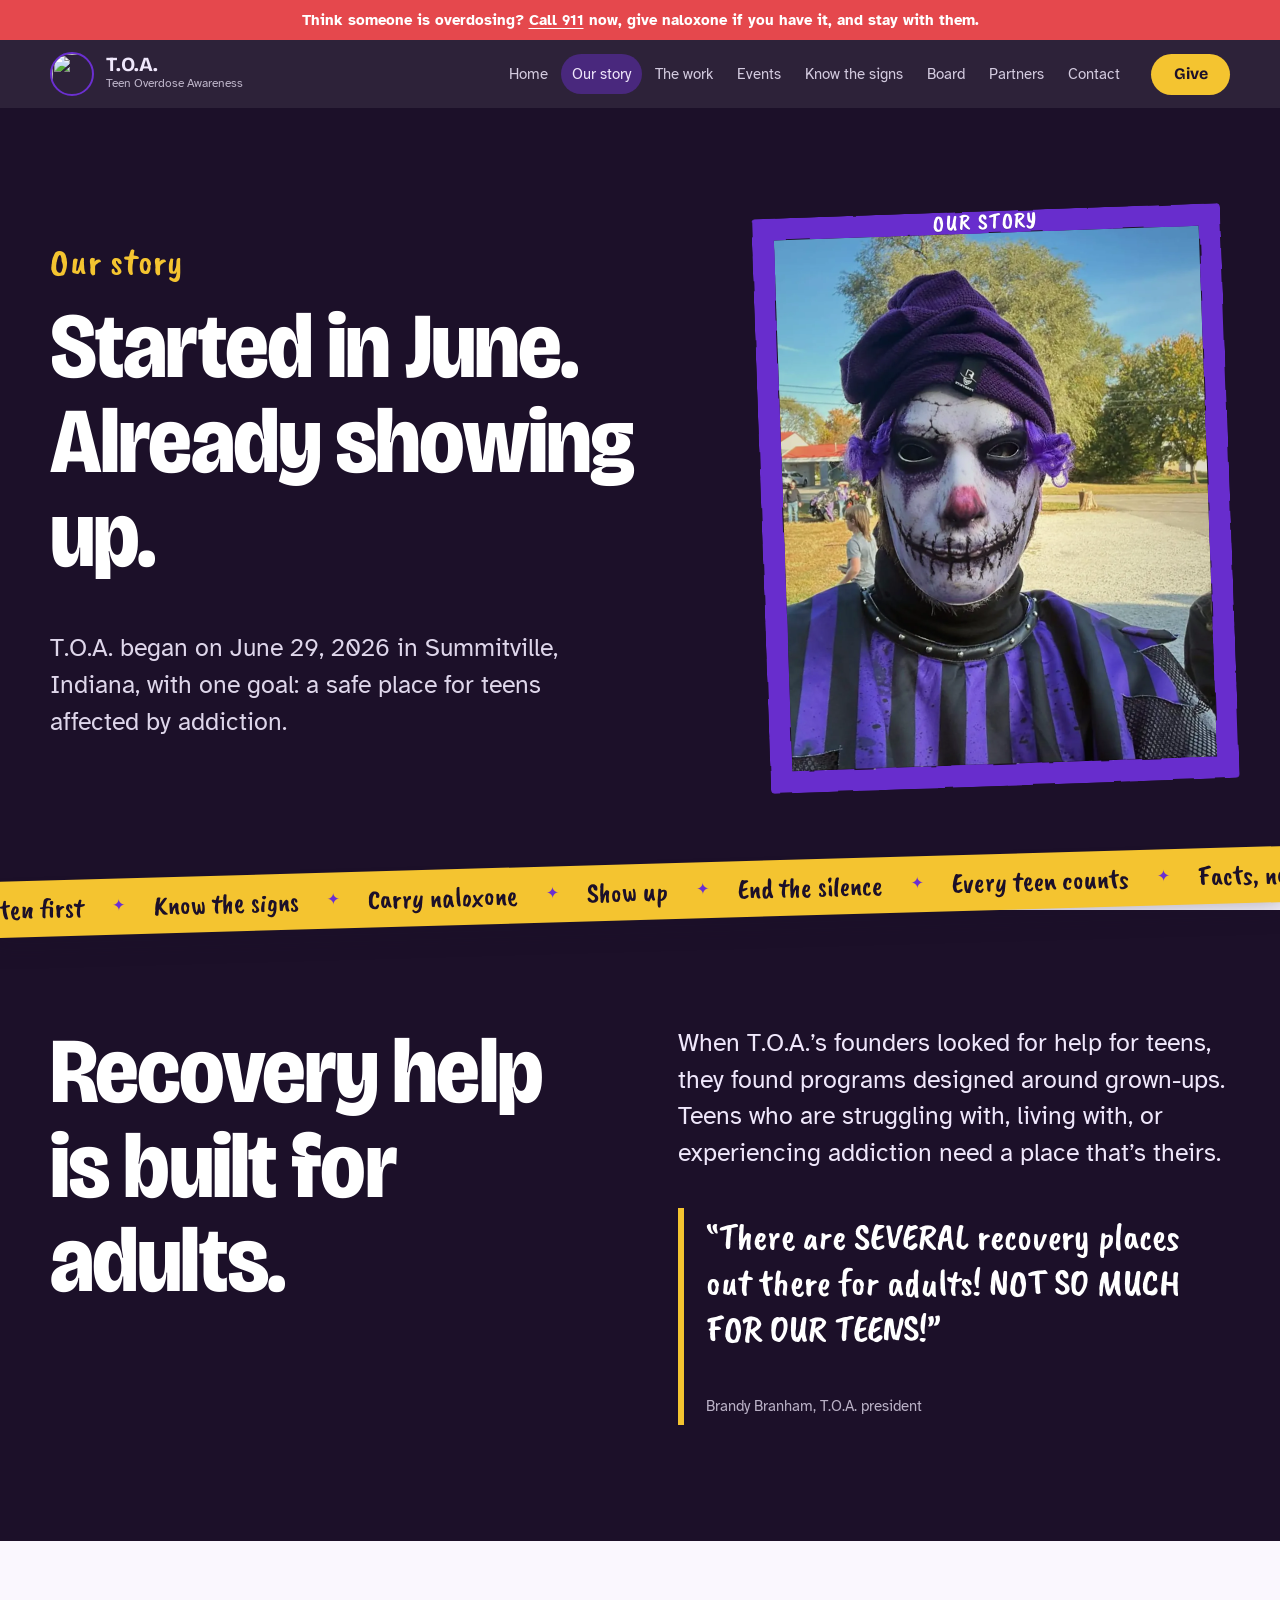
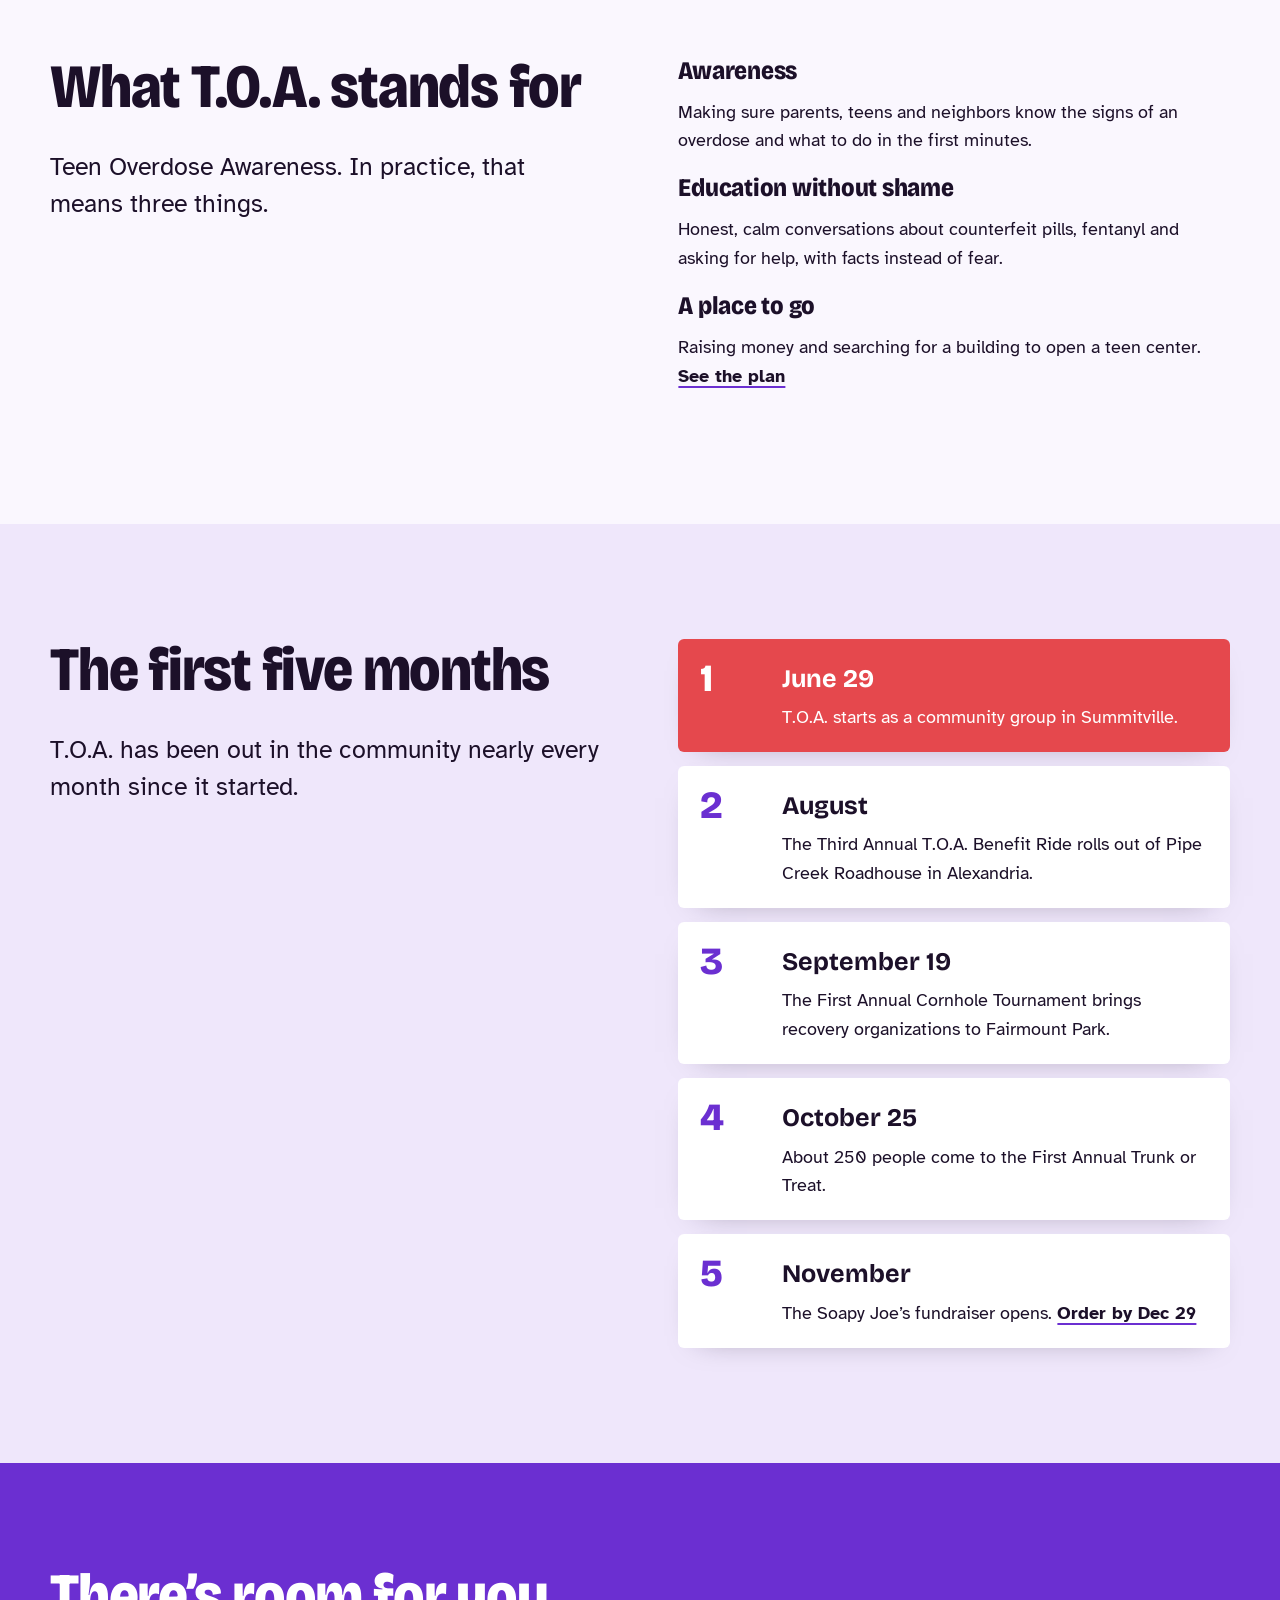
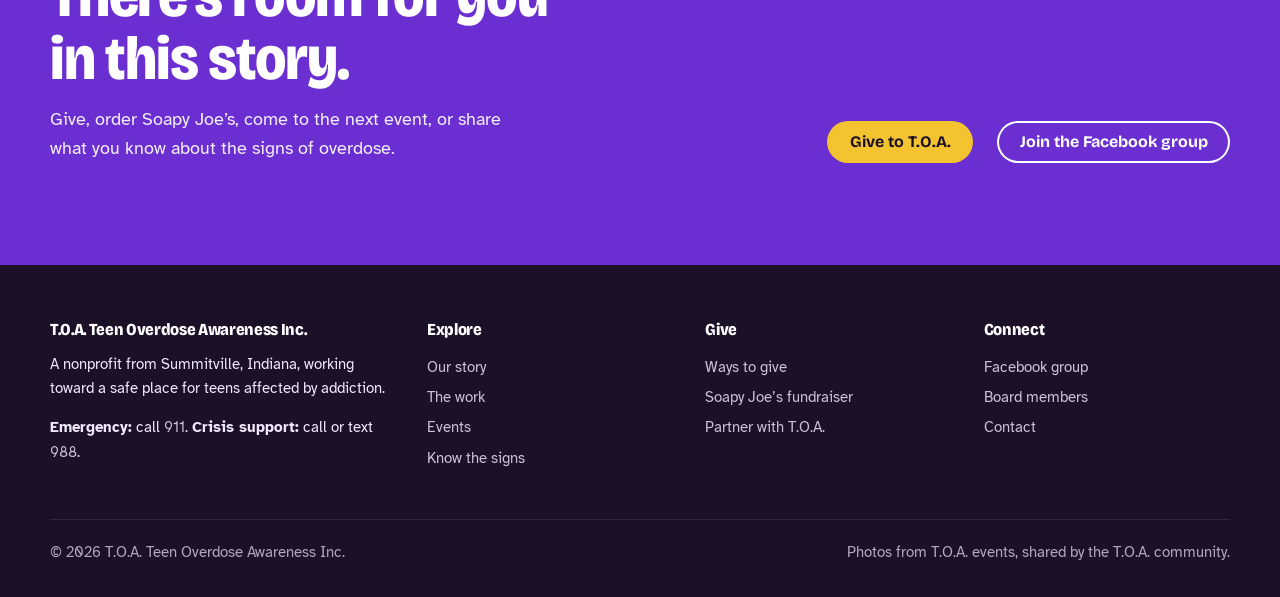
==== commit 87beb4cb: "Redesign T.O.A. site with event photos, motion, and current events - New design system (assets/toa.c" ====
--- a/about.html
+++ b/about.html
@@ -1 +1,95 @@
-<!doctype html><html lang="en"><head><meta charset="utf-8"><meta name="viewport" content="width=device-width,initial-scale=1"><meta name="theme-color" content="#53236d"><meta name="description" content="The story on this site is told through what T.O.A. has already done: gathering people, bringing awareness into public spaces, and asking local businesses to stand beside its mission."><title>Our Story — T.O.A. Teen Overdose Awareness</title><link rel="stylesheet" href="assets/wix-redesign.css"><script id="wix-site-script" src="https://manage.wix.com/_api/headless-business-setup/v1/headless-business/site-script.js" data-client-id="a29d4678-0044-4912-a0dc-fdf45984cb89" async></script></head><body><a class="skip" href="#main">Skip to main content</a><div class="emergency">Suspect an overdose? <a href="tel:911">Call 911</a> immediately. Give naloxone if available.</div><header class="header"><div class="head-inner"><a href="index.html" class="identity"><img src="https://static.wixstatic.com/media/430ecd_371c2bd472904503afc951d083f5f54d~mv2.jpg" alt="Original T.O.A. logo"><div><strong>T.O.A.</strong><span>TEEN OVERDOSE AWARENESS</span></div></a><button class="menu-toggle" aria-expanded="false" aria-controls="nav">☰ Menu</button><nav class="nav" id="nav" aria-label="Main navigation"><div class="nav-item"><a href="index.html" data-current="index">Home</a><button class="toggle" aria-label="Show Home sections" aria-expanded="false">⌄</button><div class="drop"><a href="index.html#happening">This is T.O.A. in real life</a><a href="index.html#voices">More than awareness</a><a href="index.html#future">What comes next</a></div></div><div class="nav-item"><a href="about.html" data-current="about">Our Story</a><button class="toggle" aria-label="Show Our Story sections" aria-expanded="false">⌄</button><div class="drop"><a href="about.html#mission">What T.O.A. stands for</a><a href="about.html#roots">A local presence</a><a href="about.html#future">The resource-center vision</a></div></div><div class="nav-item"><a href="programs.html" data-current="programs">The Work</a><button class="toggle" aria-label="Show The Work sections" aria-expanded="false">⌄</button><div class="drop"><a href="programs.html#education">Knowledge without shame</a><a href="programs.html#outreach">Get out into the community</a><a href="programs.html#resource-center">A place for the future</a></div></div><div class="nav-item"><a href="events.html" data-current="events">Events</a><button class="toggle" aria-label="Show Events sections" aria-expanded="false">⌄</button><div class="drop"><a href="events.html#ride">Third Annual T.O.A. Benefit Ride · August 2026</a><a href="events.html#cornhole">First Annual Cornhole Tournament · September 2026</a><a href="events.html#parade">James Dean Parade participation</a><a href="events.html#next">October 25 candy drive</a></div></div><div class="nav-item"><a href="resources.html" data-current="resources">Resources</a><button class="toggle" aria-label="Show Resources sections" aria-expanded="false">⌄</button><div class="drop"><a href="resources.html#emergency">If you suspect an overdose</a><a href="resources.html#fentanyl">Fentanyl and counterfeit pills</a><a href="resources.html#conversation">Talk without judgment</a><a href="resources.html#crisis">Additional support</a></div></div><div class="nav-item"><a href="board.html" data-current="board">Board</a><button class="toggle" aria-label="Show Board sections" aria-expanded="false">⌄</button><div class="drop"><a href="board.html#leadership">Meet the board</a><a href="board.html#connect">Connect with T.O.A.</a></div></div><div class="nav-item"><a href="partners.html" data-current="partners">Partners</a><button class="toggle" aria-label="Show Partners sections" aria-expanded="false">⌄</button><div class="drop"><a href="partners.html#supporters">Community shout-outs</a><a href="partners.html#ways">Ways to partner</a><a href="partners.html#connect">Let's make a plan</a></div></div><div class="nav-item"><a href="donate.html" data-current="donate">Donate</a><button class="toggle" aria-label="Show Donate sections" aria-expanded="false">⌄</button><div class="drop"><a href="donate.html#giving">Donate securely</a><a href="donate.html#why">What the funds are for</a><a href="donate.html#wall">The community giving wall</a><a href="donate.html#other">Not every gift is money</a></div></div><div class="nav-item"><a href="contact.html" data-current="contact">Contact</a><button class="toggle" aria-label="Show Contact sections" aria-expanded="false">⌄</button><div class="drop"><a href="contact.html#reach">Find T.O.A. online</a><a href="contact.html#participate">Take part</a></div></div></nav><a class="give" href="donate.html">Give</a></div></header><main id="main"><section class="hero"><div class="hero-copy"><div class="eyebrow">ABOUT TEEN OVERDOSE AWARENESS</div><h1>Born from concern. <i>Built by community.</i></h1><p>The story on this site is told through what T.O.A. has already done: gathering people, bringing awareness into public spaces, and asking local businesses to stand beside its mission.</p><a class="button" href="events.html">See what we're doing <span aria-hidden="true">→</span></a></div><div class="hero-media"><img src="https://static.wixstatic.com/media/430ecd_c2fb2ae5dd7d4b7ba6bf271656869a4f~mv2.jpg" alt="Original photograph from T.O.A.'s 2026 benefit ride" loading="eager"><div class="photo-credit">T.O.A. / 2026 BENEFIT RIDE</div></div></section><div class="ribbon"><span>Listen first</span><span>Know the signs</span><span>Show up</span><span>End the silence</span></div><div class="sections"><div class="intro-row"><div class="intro-label">T.O.A. / Our Story</div><h2>Stories with roots in a real community.</h2></div><section class="story-row" id="mission"><div class="number">01</div><div><h3>What T.O.A. stands for</h3><p>Honest prevention conversations, less judgment, practical knowledge, and a community willing to protect young people.</p></div></section><section class="story-row" id="roots"><div class="number">02</div><div><h3>A local presence</h3><p>From the annual benefit ride around Alexandria and Fairmount to community fundraising, T.O.A.'s public activity is rooted in Indiana.</p><div class="links"><a href="events.html#ride" >See the benefit ride ↗</a></div></div></section><section class="story-row" id="future"><div class="number">03</div><div><h3>The resource-center vision</h3><p>Public T.O.A. fundraising posts describe plans for a future resource center for teens. We will update this section when facilities, services, and timelines are confirmed.</p></div></section></div><section class="callout"><div><h2>There's room for you in this story.</h2><p>Show up, share a resource, volunteer at an event, or help fund T.O.A.'s mission.</p></div><a class="button" href="partners.html">Stand with T.O.A. →</a></section></main><footer class="footer"><div class="foot-top"><div><b>T.O.A. Teen Overdose Awareness</b><p>Real community. Real conversation. Real action.</p></div><div><a href="events.html">Events</a> · <a href="resources.html">Resources</a> · <a href="contact.html">Contact</a><p>Emergency? Call 911.</p></div></div><small>Original T.O.A. logo preserved. Photographs from the organization’s public 2026 benefit-ride album. © T.O.A. Community Website Review.</small></footer><script src="assets/wix-redesign.js" defer></script><script>document.querySelector('[data-current="about"]')?.setAttribute('aria-current','page')</script></body></html>+<!doctype html>
+<html lang="en">
+<head>
+<meta charset="utf-8">
+<meta name="viewport" content="width=device-width,initial-scale=1">
+<title>Our story · T.O.A. Teen Overdose Awareness</title>
+<meta name="description" content="How T.O.A. started in Summitville, Indiana, and why it’s working toward a safe place for teens affected by addiction.">
+<meta name="theme-color" content="#1c1029">
+<meta property="og:title" content="Our story · T.O.A. Teen Overdose Awareness">
+<meta property="og:description" content="How T.O.A. started in Summitville, Indiana, and why it’s working toward a safe place for teens affected by addiction.">
+<meta property="og:image" content="https://teenoverdoseawareness.org/assets/photos/trunk-crowd-banner.jpg">
+<meta property="og:type" content="website">
+<link rel="icon" href="https://static.wixstatic.com/media/430ecd_371c2bd472904503afc951d083f5f54d~mv2.jpg">
+<link rel="preconnect" href="https://fonts.googleapis.com">
+<link rel="preconnect" href="https://fonts.gstatic.com" crossorigin>
+<link rel="stylesheet" href="https://fonts.googleapis.com/css2?family=Atkinson+Hyperlegible:ital,wght@0,400;0,700;1,400&family=Bricolage+Grotesque:opsz,wdth,wght@12..96,75..100,600..800&family=Caveat+Brush&display=swap">
+<link rel="stylesheet" href="assets/toa.css">
+<script id="wix-site-script" src="https://manage.wix.com/_api/headless-business-setup/v1/headless-business/site-script.js" data-client-id="a29d4678-0044-4912-a0dc-fdf45984cb89" async></script>
+</head>
+<body>
+<a class="skip" href="#main">Skip to main content</a>
+<div class="thread" aria-hidden="true"></div>
+<div class="alertbar">Think someone is overdosing? <a href="tel:911">Call 911</a> now, give naloxone if you have it, and stay with them.</div>
+<header class="site-head">
+  <div class="head-in">
+    <a class="brand" href="index.html"><img src="https://static.wixstatic.com/media/430ecd_371c2bd472904503afc951d083f5f54d~mv2.jpg" alt="" width="44" height="44"><div><b>T.O.A.</b><span>Teen Overdose Awareness</span></div></a>
+    <nav class="nav" id="nav" aria-label="Main"><a href="index.html">Home</a><a href="about.html" aria-current="page">Our story</a><a href="programs.html">The work</a><a href="events.html">Events</a><a href="resources.html">Know the signs</a><a href="board.html">Board</a><a href="partners.html">Partners</a><a href="contact.html">Contact</a></nav>
+    <a class="give-btn" href="donate.html">Give</a>
+    <button class="menu-btn" aria-expanded="false" aria-controls="nav">Menu</button>
+  </div>
+</header>
+<main id="main">
+
+<section class="page-hero">
+  <div class="wrap">
+    <div><span class="kicker">Our story</span><h1>Started in June. Already showing up.</h1><p>T.O.A. began on June 29, 2026 in Summitville, Indiana, with one goal: a safe place for teens affected by addiction.</p></div>
+    <div class="paint-frame "><picture><source srcset="assets/photos/clown-portrait.webp" type="image/webp"><img src="assets/photos/clown-portrait.jpg" alt="A T.O.A. volunteer in purple clown makeup at the 2026 Trunk or Treat" width="1125" height="1350" loading="eager" fetchpriority="high" ></picture><span class="frame-word fw-top" aria-hidden="true">OUR STORY</span></div>
+  </div>
+</section><div class="ribbon" style="--tilt:-1.6deg" aria-label="Listen first, Know the signs, Carry naloxone, Show up, End the silence, Every teen counts, Facts, not fear"><div class="ribbon-track" aria-hidden="true"><span>Listen first</span><i aria-hidden="true">✦</i><span>Know the signs</span><i aria-hidden="true">✦</i><span>Carry naloxone</span><i aria-hidden="true">✦</i><span>Show up</span><i aria-hidden="true">✦</i><span>End the silence</span><i aria-hidden="true">✦</i><span>Every teen counts</span><i aria-hidden="true">✦</i><span>Facts, not fear</span><i aria-hidden="true">✦</i><span>Listen first</span><i aria-hidden="true">✦</i><span>Know the signs</span><i aria-hidden="true">✦</i><span>Carry naloxone</span><i aria-hidden="true">✦</i><span>Show up</span><i aria-hidden="true">✦</i><span>End the silence</span><i aria-hidden="true">✦</i><span>Every teen counts</span><i aria-hidden="true">✦</i><span>Facts, not fear</span><i aria-hidden="true">✦</i></div></div>
+<section class="band band-dark statement">
+  <div class="wrap split">
+    <h2>Recovery help is built for adults.</h2>
+    <div>
+      <p class="lede">When T.O.A.’s founders looked for help for teens, they found programs designed around grown-ups. Teens who are struggling with, living with, or experiencing addiction need a place that’s theirs.</p>
+      <div class="quote-card"><p>“There are SEVERAL recovery places out there for adults! NOT SO MUCH FOR OUR TEENS!”</p><cite>Brandy Branham, T.O.A. president</cite></div>
+    </div>
+  </div>
+</section>
+
+<section class="band">
+  <div class="wrap split">
+    <div><h2>What T.O.A. stands for</h2><p class="lede">Teen Overdose Awareness. In practice, that means three things.</p></div>
+    <div>
+      <h3>Awareness</h3><p>Making sure parents, teens and neighbors know the signs of an overdose and what to do in the first minutes.</p>
+      <h3>Education without shame</h3><p>Honest, calm conversations about counterfeit pills, fentanyl and asking for help, with facts instead of fear.</p>
+      <h3>A place to go</h3><p>Raising money and searching for a building to open a teen center. <a class="text-link" href="programs.html">See the plan</a></p>
+    </div>
+  </div>
+</section>
+
+<section class="band band-chalk">
+  <div class="wrap split">
+    <div><h2>The first five months</h2><p class="lede">T.O.A. has been out in the community nearly every month since it started.</p></div>
+    <ol class="steps" style="margin-top:0">
+      <li><div><b>June 29</b>T.O.A. starts as a community group in Summitville.</div></li>
+      <li><div><b>August</b>The Third Annual T.O.A. Benefit Ride rolls out of Pipe Creek Roadhouse in Alexandria.</div></li>
+      <li><div><b>September 19</b>The First Annual Cornhole Tournament brings recovery organizations to Fairmount Park.</div></li>
+      <li><div><b>October 25</b>About 250 people come to the First Annual Trunk or Treat.</div></li>
+      <li><div><b>November</b>The Soapy Joe’s fundraiser opens. <a class="text-link" href="events.html#soapy-joes">Order by Dec 29</a></div></li>
+    </ol>
+  </div>
+</section>
+
+<section class="final">
+  <div class="wrap">
+    <div><h2>There’s room for you in this story.</h2><p>Give, order Soapy Joe’s, come to the next event, or share what you know about the signs of overdose.</p></div>
+    <div class="links"><a class="btn btn-give" href="donate.html">Give to T.O.A.</a><a class="btn btn-ghost" href="https://www.facebook.com/groups/900693823075274/" target="_blank" rel="noopener">Join the Facebook group</a></div>
+  </div>
+</section></main>
+<footer class="site-foot">
+  <div class="wrap">
+    <div class="foot-grid">
+      <div><h4>T.O.A. Teen Overdose Awareness Inc.</h4><p>A nonprofit from Summitville, Indiana, working toward a safe place for teens affected by addiction.</p><p><b>Emergency:</b> call <a href="tel:911" style="display:inline">911</a>. <b>Crisis support:</b> call or text <a href="tel:988" style="display:inline">988</a>.</p></div>
+      <div><h4>Explore</h4><a href="about.html">Our story</a><a href="programs.html">The work</a><a href="events.html">Events</a><a href="resources.html">Know the signs</a></div>
+      <div><h4>Give</h4><a href="donate.html">Ways to give</a><a href="events.html#soapy-joes">Soapy Joe’s fundraiser</a><a href="partners.html">Partner with T.O.A.</a></div>
+      <div><h4>Connect</h4><a href="https://www.facebook.com/groups/900693823075274/" target="_blank" rel="noopener">Facebook group</a><a href="board.html">Board members</a><a href="contact.html">Contact</a></div>
+    </div>
+    <div class="foot-note"><span>© 2026 T.O.A. Teen Overdose Awareness Inc.</span><span>Photos from T.O.A. events, shared by the T.O.A. community.</span></div>
+  </div>
+</footer>
+<svg width="0" height="0" style="position:absolute" aria-hidden="true" focusable="false"><filter id="rough"><feTurbulence type="fractalNoise" baseFrequency="0.035" numOctaves="2" seed="7"/><feDisplacementMap in="SourceGraphic" scale="5"/></filter></svg>
+<div class="lightbox" role="dialog" aria-modal="true" aria-label="Photo"><div><img src="" alt=""><p></p></div><button type="button">Close</button></div>
+<script src="assets/toa.js" defer></script>
+</body>
+</html>
--- a/assets/toa.css
+++ b/assets/toa.css
@@ -0,0 +1,374 @@
+/* T.O.A. Teen Overdose Awareness — site styles
+   Palette pulled from the 2026 Trunk or Treat photo frame: painted purple, chalk lettering, mums. */
+:root{
+  --plum:#1c1029;
+  --plum-2:#2a1840;
+  --paint:#6b2fd1;
+  --paint-deep:#4f1fa3;
+  --chalk:#efe7fb;
+  --paper:#faf7fe;
+  --ink:#1c1029;
+  --muted:#5d4f6e;
+  --mum:#f4c430;
+  --mum-deep:#d9a400;
+  --alert:#e5484d;
+  --radius-s:6px;
+  --radius-l:22px;
+  --display:"Bricolage Grotesque",ui-sans-serif,system-ui,sans-serif;
+  --body:"Atkinson Hyperlegible",ui-sans-serif,system-ui,sans-serif;
+  --hand:"Caveat Brush",cursive;
+  --wrap:min(1180px,calc(100vw - 48px));
+  --step--1:clamp(.88rem,.85rem + .15vw,.95rem);
+  --step-0:clamp(1.02rem,.98rem + .2vw,1.13rem);
+  --step-1:clamp(1.25rem,1.1rem + .6vw,1.6rem);
+  --step-2:clamp(1.6rem,1.3rem + 1.4vw,2.4rem);
+  --step-3:clamp(2.2rem,1.6rem + 2.8vw,3.9rem);
+  --step-4:clamp(2.8rem,1.8rem + 5vw,6.4rem);
+}
+*,*::before,*::after{box-sizing:border-box}
+html{scroll-behavior:smooth;-webkit-text-size-adjust:100%}
+body{margin:0;background:var(--paper);color:var(--ink);font-family:var(--body);font-size:var(--step-0);line-height:1.6;text-rendering:optimizeLegibility;overflow-x:hidden}
+img{max-width:100%;display:block;height:auto}
+a{color:inherit}
+p{margin:0 0 1em;max-width:66ch}
+h1,h2,h3,h4{font-family:var(--display);line-height:1.02;margin:0 0 .5em;letter-spacing:-.02em;font-weight:800;font-variation-settings:"wdth" 88}
+h1{font-size:var(--step-4)}
+h2{font-size:var(--step-3)}
+h3{font-size:var(--step-1);letter-spacing:-.01em;line-height:1.15}
+:focus-visible{outline:3px solid var(--mum);outline-offset:3px;border-radius:4px}
+.wrap{width:var(--wrap);margin-inline:auto}
+.skip{position:absolute;left:-999px;top:0;background:var(--mum);color:var(--ink);padding:10px 16px;z-index:200;font-weight:700}
+.skip:focus{left:12px;top:12px}
+.sr{position:absolute;width:1px;height:1px;overflow:hidden;clip:rect(0 0 0 0);white-space:nowrap}
+
+/* Emergency bar */
+.alertbar{background:var(--alert);color:#fff;font-weight:700;font-size:var(--step--1);text-align:center;padding:8px 16px;position:relative;z-index:60}
+.alertbar a{color:#fff;text-underline-offset:3px}
+
+/* Header */
+.site-head{position:sticky;top:0;z-index:50;background:rgba(28,16,41,.92);backdrop-filter:blur(10px);-webkit-backdrop-filter:blur(10px);color:var(--chalk);transition:transform .35s ease}
+.site-head.is-hidden{transform:translateY(-100%)}
+.head-in{width:var(--wrap);margin-inline:auto;display:flex;align-items:center;gap:20px;min-height:68px}
+.brand{display:flex;align-items:center;gap:12px;text-decoration:none;margin-right:auto}
+.brand img{width:44px;height:44px;border-radius:50%;object-fit:cover;border:2px solid var(--paint)}
+.brand b{font-family:var(--display);font-size:1.25rem;letter-spacing:-.01em;display:block;line-height:1}
+.brand span{font-size:.78rem;opacity:.75;display:block}
+.nav{display:flex;gap:2px;align-items:center}
+.nav a{text-decoration:none;padding:8px 11px;border-radius:999px;font-size:.95rem;opacity:.86}
+.nav a:hover{opacity:1;background:rgba(239,231,251,.08)}
+.nav a[aria-current="page"]{opacity:1;background:rgba(107,47,209,.45)}
+.give-btn,.btn{display:inline-flex;align-items:center;justify-content:center;gap:.5em;font-family:var(--display);font-weight:700;text-decoration:none;border-radius:999px;padding:.8em 1.4em;border:0;cursor:pointer;font-size:1rem;line-height:1;transition:transform .2s ease,background .2s ease,box-shadow .2s ease}
+.give-btn,.btn-give{background:var(--mum);color:var(--ink);box-shadow:0 0 0 0 rgba(244,196,48,.5)}
+.give-btn:hover,.btn-give:hover{background:#ffd34d;transform:translateY(-2px);box-shadow:0 10px 30px -10px rgba(244,196,48,.8)}
+.btn-ghost{background:transparent;color:inherit;box-shadow:inset 0 0 0 2px currentColor}
+.btn-ghost:hover{transform:translateY(-2px)}
+.btn-paint{background:var(--paint);color:#fff}
+.btn-paint:hover{background:var(--paint-deep);transform:translateY(-2px)}
+.menu-btn{display:none;background:none;border:2px solid rgba(239,231,251,.4);color:var(--chalk);border-radius:999px;padding:8px 14px;font:inherit;font-weight:700;cursor:pointer}
+@media (max-width:1040px){
+  .menu-btn{display:inline-flex}
+  .nav{position:fixed;inset:68px 0 auto 0;background:var(--plum);flex-direction:column;align-items:stretch;padding:12px 24px 24px;gap:4px;transform:translateY(-120%);transition:transform .35s ease;max-height:calc(100vh - 68px);overflow:auto}
+  .nav.is-open{transform:none}
+  .nav a{padding:14px 12px;font-size:1.1rem;border-radius:12px}
+  .head-in .give-btn{padding:.7em 1.1em}
+}
+
+/* Painted frame (the T.O.A. Trunk or Treat frame, as a reusable motif) */
+.paint-frame{position:relative;isolation:isolate}
+.paint-frame::before{content:"";position:absolute;inset:calc(var(--fw,22px) * -1);border:var(--fw,22px) solid var(--paint);border-radius:4px;z-index:2;pointer-events:none;filter:url(#rough);
+  background:
+   radial-gradient(circle at 12% 8%,#fff 0 1.6px,transparent 2.4px) 0 0/62px 54px,
+   radial-gradient(circle at 70% 60%,#fff 0 1.3px,transparent 2px) 0 0/48px 70px;
+  -webkit-mask:linear-gradient(#000 0 0) content-box exclude,linear-gradient(#000 0 0);
+  mask:linear-gradient(#000 0 0) content-box exclude,linear-gradient(#000 0 0);
+  -webkit-mask-composite:xor;opacity:.98}
+.frame-word{white-space:nowrap;position:absolute;z-index:3;font-family:var(--hand);color:#fff;line-height:1;pointer-events:none;text-shadow:0 1px 0 rgba(0,0,0,.15);letter-spacing:.06em;font-size:var(--fs,1.5rem)}
+.fw-top{top:calc(var(--fw,22px) * -1);left:50%;transform:translate(-50%,-6%)}
+.fw-bottom{bottom:calc(var(--fw,22px) * -1);left:50%;transform:translate(-50%,6%)}
+.fw-left,.fw-right{top:50%;writing-mode:vertical-rl;text-orientation:upright;letter-spacing:-.08em}
+.fw-left{left:calc(var(--fw,22px) * -1 + 1px);transform:translateY(-50%)}
+.fw-right{right:calc(var(--fw,22px) * -1 + 1px);transform:translateY(-50%)}
+
+/* HERO: walk through the frame */
+.frame-hero{position:relative;height:230vh;background:var(--plum);color:var(--chalk)}
+.frame-stage{position:sticky;top:0;height:100vh;overflow:hidden}
+.frame-photos{position:absolute;left:var(--ax,68%);top:52%;width:clamp(220px,30vw,430px);aspect-ratio:4/5;transform:translate(-50%,-50%) scale(var(--ps,1));overflow:hidden;will-change:transform}
+.frame-photos img{position:absolute;inset:0;width:100%;height:100%;object-fit:cover;opacity:0;transform:scale(1.08);transition:opacity 1.6s ease,transform 7s linear}
+.frame-photos img.is-on{opacity:1;transform:scale(1)}
+.frame-photos::after{content:"";position:absolute;inset:0;background:linear-gradient(90deg,rgba(28,16,41,.94) 0%,rgba(28,16,41,.8) 38%,rgba(28,16,41,.35) 70%,rgba(28,16,41,.2)),linear-gradient(0deg,rgba(28,16,41,.85),transparent 45%);opacity:var(--shade,0)}
+.frame-hero{--ax:68%}
+.aperture{--fw:clamp(16px,2.2vw,28px);--fs:clamp(1.2rem,2.2vw,2rem);position:absolute;left:var(--ax,68%);top:52%;width:clamp(220px,30vw,430px);aspect-ratio:4/5;transform:translate(-50%,-50%) scale(var(--zoom,1));box-shadow:0 0 0 300vmax var(--plum);border-radius:3px;will-change:transform}
+.hero-copy{position:absolute;left:max(24px,calc((100vw - 1180px)/2));top:50%;transform:translateY(calc(-50% + var(--lift,0px)));width:min(560px,46vw);opacity:var(--copy,1);z-index:5}
+.hero-copy h1{color:#fff;margin-bottom:.35em}
+.hero-copy h1 .line{display:block;overflow:hidden}
+.hero-copy h1 .line>span{display:block;transform:translateY(105%);animation:rise 1s cubic-bezier(.2,.8,.2,1) forwards}
+.hero-copy h1 .line:nth-child(2)>span{animation-delay:.12s}
+.hero-copy h1 .line:nth-child(3)>span{animation-delay:.24s}
+@keyframes rise{to{transform:none}}
+.hero-copy p{font-size:var(--step-1);line-height:1.45;color:var(--chalk);opacity:.9;max-width:34ch;animation:fadein 1s .5s both}
+.hero-actions{display:flex;flex-wrap:wrap;gap:12px;margin-top:1.4em;animation:fadein 1s .7s both}
+@keyframes fadein{from{opacity:0;transform:translateY(12px)}to{opacity:1;transform:none}}
+.through-copy{position:absolute;left:0;right:0;bottom:12vh;z-index:6;opacity:var(--after,0);transform:translateY(calc((1 - var(--after,0)) * 40px))}
+.through-copy h2{font-size:var(--step-3);color:#fff;max-width:16ch;text-shadow:0 4px 40px rgba(0,0,0,.35)}
+.through-copy p{font-size:var(--step-1);max-width:40ch;color:#fff}
+.through-copy .quote{font-family:var(--hand);font-size:var(--step-2);line-height:1.15;color:var(--mum);margin:0 0 .8em;letter-spacing:.02em;max-width:30ch}
+.through-copy .quote small{display:block;font-family:var(--body);font-size:var(--step--1);color:#fff;opacity:.85;margin-top:.5em;letter-spacing:0}
+.scroll-cue{position:absolute;left:50%;bottom:22px;transform:translateX(-50%);font-size:.85rem;opacity:calc(var(--copy,1) * .8);z-index:6;display:flex;flex-direction:column;align-items:center;gap:8px}
+.scroll-cue i{width:2px;height:38px;background:linear-gradient(var(--chalk),transparent);animation:cue 1.8s ease-in-out infinite}
+@keyframes cue{0%{transform:scaleY(0);transform-origin:top}50%{transform:scaleY(1);transform-origin:top}51%{transform-origin:bottom}100%{transform:scaleY(0);transform-origin:bottom}}
+@media (max-width:820px){
+  .frame-hero{height:200vh}
+  .frame-hero{--ax:50%}
+  .aperture,.frame-photos{top:19%;width:min(48vw,200px)}
+  .aperture{--fw:13px;--fs:.95rem}
+  .hero-copy{left:24px;right:24px;width:auto;top:auto;bottom:calc(2vh + 64px);transform:translateY(var(--lift,0px))}
+  .hero-copy h1{font-size:clamp(2.3rem,10.5vw,2.9rem)}
+  .hero-copy p{font-size:var(--step--1);line-height:1.5}
+  .hero-actions{margin-top:1em}
+  .scroll-cue{display:none}
+}
+
+/* Page hero (inner pages) */
+.page-hero{background:var(--plum);color:var(--chalk);padding:clamp(48px,8vw,110px) 0 clamp(56px,8vw,100px);position:relative;overflow:hidden}
+.page-hero .wrap{display:grid;grid-template-columns:1.15fr .85fr;gap:clamp(32px,6vw,90px);align-items:center}
+.page-hero h1{color:#fff;font-size:var(--step-4)}
+.page-hero p{font-size:var(--step-1);line-height:1.45;max-width:36ch;opacity:.92}
+.page-hero .kicker{font-family:var(--hand);font-size:var(--step-2);color:var(--mum);display:block;margin-bottom:.2em;letter-spacing:.02em}
+.page-hero .paint-frame{--fw:clamp(14px,1.8vw,22px);--fs:clamp(1.1rem,1.8vw,1.6rem);margin:var(--fw);transform:rotate(var(--tilt,-2deg))}
+.page-hero .paint-frame img{width:100%;aspect-ratio:4/5;object-fit:cover}
+@media (max-width:820px){.page-hero .wrap{grid-template-columns:1fr}.page-hero .paint-frame{max-width:320px;justify-self:center}}
+
+/* Sections */
+.band{padding:clamp(64px,9vw,128px) 0;position:relative}
+.band-dark{background:var(--plum);color:var(--chalk)}
+.band-dark h2,.band-dark h3{color:#fff}
+.band-paint{background:var(--paint);color:#fff}
+.band-chalk{background:var(--chalk)}
+.lede{font-size:var(--step-1);line-height:1.45;max-width:46ch}
+.muted{color:var(--muted)}
+.band-dark .muted{color:rgba(239,231,251,.72)}
+.split{display:grid;grid-template-columns:1fr 1fr;gap:clamp(32px,6vw,96px);align-items:start}
+.split-wide{grid-template-columns:1.2fr .8fr}
+@media (max-width:860px){.split,.split-wide{grid-template-columns:1fr}}
+.hand{font-family:var(--hand);letter-spacing:.02em}
+.text-link{font-weight:700;text-decoration:underline;text-decoration-thickness:2px;text-underline-offset:4px;text-decoration-color:var(--paint)}
+.band-dark .text-link,.band-paint .text-link{text-decoration-color:var(--mum)}
+.links{display:flex;flex-wrap:wrap;gap:12px 24px;margin-top:1.2em}
+
+/* Paint-stroke image reveal */
+[data-reveal]{clip-path:inset(0 100% 0 0);transition:clip-path 1.1s cubic-bezier(.7,0,.2,1)}
+[data-reveal].is-in{clip-path:inset(0 0 0 0)}
+
+/* Statement band */
+.statement h2{font-size:var(--step-4);max-width:14ch}
+.statement .quote-card{border-left:6px solid var(--mum);padding:6px 0 6px 22px;margin-top:2em}
+.statement .quote-card p{font-family:var(--hand);font-size:var(--step-2);line-height:1.2;color:#fff;max-width:28ch}
+.statement .quote-card cite{font-style:normal;opacity:.75;font-size:var(--step--1)}
+
+/* Fundraiser card */
+.fund{display:grid;grid-template-columns:1.1fr .9fr;gap:clamp(24px,4vw,56px);align-items:center;background:#fff;border-radius:var(--radius-l);padding:clamp(24px,4vw,48px);box-shadow:0 30px 80px -40px rgba(28,16,41,.45);position:relative}
+.fund .countdown{display:inline-flex;align-items:baseline;gap:.4em;background:var(--plum);color:var(--chalk);border-radius:999px;padding:.4em 1em;font-weight:700;margin-bottom:1em}
+.fund .countdown b{font-family:var(--display);font-size:1.6em;color:var(--mum);line-height:1}
+.fund dl{display:grid;grid-template-columns:auto 1fr;gap:8px 18px;margin:1.2em 0}
+.fund dt{font-weight:700}
+.fund dd{margin:0}
+.fund .form-thumb{display:block;border-radius:var(--radius-s);overflow:hidden;background:#fff;border:1px solid rgba(107,47,209,.18);box-shadow:0 16px 40px -22px rgba(28,16,41,.45);transition:transform .3s ease,box-shadow .3s ease}
+.fund .form-thumb:hover{transform:translateY(-3px);box-shadow:0 24px 50px -24px rgba(28,16,41,.55)}
+.fund figcaption{font-size:var(--step--1);color:var(--muted);margin-top:10px}
+@media (max-width:860px){.fund{grid-template-columns:1fr}}
+
+/* Year timeline — horizontal on scroll */
+.year{position:relative;background:var(--paper)}
+.year-pin{position:sticky;top:0;height:100vh;overflow:hidden;display:flex;flex-direction:column;justify-content:center}
+.year-head{width:var(--wrap);margin:0 auto 28px;display:flex;justify-content:space-between;align-items:end;gap:24px}
+.year-head h2{margin:0}
+.year-track{display:flex;gap:28px;padding-left:max(24px,calc((100vw - 1180px)/2));padding-right:10vw;will-change:transform}
+.moment{flex:0 0 clamp(270px,30vw,400px);position:relative}
+.moment figure{margin:0 0 16px;border-radius:var(--radius-s);overflow:hidden;aspect-ratio:4/5;background:var(--chalk)}
+.moment figure img{width:100%;height:100%;object-fit:cover;transition:transform .6s ease}
+.moment:hover figure img{transform:scale(1.04)}
+.moment time{font-family:var(--hand);font-size:1.6rem;color:var(--paint);display:block;line-height:1}
+.moment h3{margin:.2em 0 .3em}
+.moment p{font-size:var(--step--1);color:var(--muted)}
+.moment.is-now figure{outline:5px solid var(--mum);outline-offset:-5px}
+.year-rail{position:absolute;left:0;right:0;bottom:7vh;height:3px;background:rgba(107,47,209,.18)}
+.year-rail i{display:block;height:100%;width:calc(var(--p,0) * 100%);background:var(--paint)}
+@media (max-width:820px),(prefers-reduced-motion:reduce){
+  .year{height:auto!important}
+  .year-pin{position:static;height:auto;padding:72px 0}
+  .year-track{overflow-x:auto;scroll-snap-type:x mandatory;transform:none!important;padding-bottom:12px}
+  .moment{scroll-snap-align:start}
+  .year-rail{display:none}
+}
+
+/* Signs */
+.signs{display:grid;grid-template-columns:repeat(4,1fr);gap:2px;background:rgba(239,231,251,.18);border-radius:var(--radius-l);overflow:hidden;margin-top:2em}
+.sign{background:var(--plum-2);padding:26px 24px 28px;min-height:150px}
+.sign b{font-family:var(--display);font-size:var(--step-1);color:#fff;display:block;line-height:1.15;margin-bottom:.4em}
+.sign span{font-size:var(--step--1);color:rgba(239,231,251,.78)}
+.sign-act{background:var(--alert);text-decoration:none}
+.sign-act span{color:#fff}
+.sign-act:hover{background:#d63a40}
+@media (max-width:900px){.signs{grid-template-columns:repeat(2,1fr)}}
+@media (max-width:480px){.signs{grid-template-columns:1fr}}
+.steps{counter-reset:step;list-style:none;padding:0;margin:2em 0 0;display:grid;gap:14px}
+.steps li{counter-increment:step;display:grid;grid-template-columns:64px 1fr;gap:18px;align-items:start;background:#fff;border-radius:var(--radius-s);padding:20px 22px;box-shadow:0 10px 30px -22px rgba(28,16,41,.5)}
+.steps li::before{content:counter(step);font-family:var(--display);font-weight:800;font-size:2.4rem;line-height:1;color:var(--paint)}
+.steps li:first-child{background:var(--alert);color:#fff}
+.steps li:first-child::before{color:#fff}
+.steps b{font-family:var(--display);font-size:var(--step-1);display:block;margin-bottom:.15em}
+
+/* Board */
+.board{display:grid;grid-template-columns:repeat(auto-fit,minmax(200px,1fr));gap:clamp(28px,3vw,44px);margin-top:2.5em}
+.member{text-align:left}
+.member .paint-frame{--fw:12px;margin:12px;aspect-ratio:1;display:grid;place-items:center;background:var(--plum);transform:rotate(var(--tilt,0deg));transition:transform .4s ease}
+.member:hover .paint-frame{transform:rotate(0) scale(1.03)}
+.member .mono{font-family:var(--hand);font-size:clamp(3rem,6vw,4.6rem);color:var(--chalk);line-height:1}
+.member h3{margin:18px 0 2px}
+.member p{margin:0;color:var(--muted)}
+.band-dark .member p{color:rgba(239,231,251,.75)}
+.member:nth-child(odd){--tilt:-2deg}
+.member:nth-child(even){--tilt:1.5deg}
+
+/* Give */
+.give-grid{display:grid;grid-template-columns:repeat(3,1fr);gap:20px;margin-top:2em}
+.handle{background:#fff;color:var(--ink);border-radius:var(--radius-l);padding:26px;display:flex;flex-direction:column;gap:12px}
+.handle h3{margin:0}
+.handle code{font-family:var(--display);font-size:var(--step-2);font-weight:800;letter-spacing:-.02em;color:var(--paint);word-break:break-all}
+.handle img{width:150px;aspect-ratio:1;object-fit:contain;border-radius:var(--radius-s);background:var(--paper);padding:6px}
+.copy-btn{align-self:flex-start;background:var(--chalk);color:var(--ink);border:0;border-radius:999px;padding:.6em 1.1em;font:inherit;font-weight:700;cursor:pointer;transition:background .2s}
+.copy-btn:hover{background:#e0d2f7}
+.copy-btn.is-done{background:var(--mum)}
+.fine{font-size:var(--step--1);opacity:.8;margin-top:1.4em}
+@media (max-width:900px){.give-grid{grid-template-columns:1fr}}
+
+/* Blueprint (teen center vision) */
+.blueprint{display:grid;grid-template-columns:1.2fr .8fr;gap:clamp(24px,4vw,56px);align-items:center;margin-top:2.4em}
+.blueprint svg{width:100%;height:auto;display:block;background:var(--plum-2);border-radius:var(--radius-l);padding:18px}
+.blueprint .wall{fill:none;stroke:var(--chalk);stroke-width:3;stroke-linecap:round;stroke-dasharray:1;stroke-dashoffset:1}
+.blueprint.is-in .wall{animation:draw 1.8s cubic-bezier(.6,0,.2,1) forwards}
+.blueprint .wall{stroke-linejoin:round}
+@keyframes draw{to{stroke-dashoffset:0}}
+.blueprint .door{stroke:var(--mum);stroke-width:2.5}
+.blueprint .room{fill:transparent;stroke:transparent;stroke-width:4;cursor:pointer;transition:fill .25s,stroke .25s}
+.blueprint .room:hover,.blueprint .room:focus-visible{fill:rgba(239,231,251,.07);outline:none}
+.blueprint .room.is-active{fill:rgba(107,47,209,.45);stroke:var(--mum)}
+.blueprint text{font-family:var(--hand);fill:var(--chalk);font-size:22px;pointer-events:none}
+.room-info{min-height:220px}
+.room-info h3{font-size:var(--step-2);color:#fff}
+.room-tabs{display:flex;flex-wrap:wrap;gap:8px;margin-top:1.2em}
+.room-tabs button{background:transparent;color:var(--chalk);border:2px solid rgba(239,231,251,.35);border-radius:999px;padding:.45em 1em;font:inherit;cursor:pointer}
+.room-tabs button[aria-pressed="true"]{background:var(--mum);border-color:var(--mum);color:var(--ink);font-weight:700}
+@media (max-width:860px){.blueprint{grid-template-columns:1fr}}
+
+/* Recap counters */
+.counts{display:grid;grid-template-columns:repeat(4,1fr);gap:2px;margin:2em 0;border-radius:var(--radius-l);overflow:hidden;background:rgba(107,47,209,.2)}
+.count{background:#fff;padding:24px 20px}
+.count b{font-family:var(--display);font-size:var(--step-3);line-height:1;color:var(--paint);display:block;font-variant-numeric:tabular-nums}
+.count span{font-size:var(--step--1);color:var(--muted)}
+@media (max-width:760px){.counts{grid-template-columns:repeat(2,1fr)}}
+
+/* Galleries */
+.mosaic{display:grid;grid-template-columns:repeat(12,1fr);grid-auto-rows:clamp(110px,12vw,170px);gap:10px;margin-top:2em}
+.mosaic a{display:block;overflow:hidden;border-radius:var(--radius-s);position:relative;background:var(--chalk)}
+.mosaic img{width:100%;height:100%;object-fit:cover;transition:transform .7s ease}
+.mosaic a:hover img{transform:scale(1.05)}
+.mosaic .m-a{grid-column:span 5;grid-row:span 3}
+.mosaic .m-b{grid-column:span 7;grid-row:span 2}
+.mosaic .m-c{grid-column:span 4;grid-row:span 2}
+.mosaic .m-d{grid-column:span 3;grid-row:span 2}
+.mosaic .m-e{grid-column:span 7;grid-row:span 2}
+.mosaic .m-f{grid-column:span 5;grid-row:span 2}
+@media (max-width:760px){.mosaic{grid-template-columns:repeat(2,1fr);grid-auto-rows:150px}.mosaic a{grid-column:span 1!important;grid-row:span 1!important}.mosaic a:first-child{grid-column:span 2!important;grid-row:span 2!important}}
+.lightbox{position:fixed;inset:0;background:rgba(18,9,28,.94);z-index:300;display:none;place-items:center;padding:4vmin}
+.lightbox.is-open{display:grid;animation:fadein .25s ease}
+.lightbox img{max-height:86vh;width:auto;border-radius:var(--radius-s)}
+.lightbox p{color:var(--chalk);text-align:center;margin:12px auto 0}
+.lightbox button{position:absolute;top:18px;right:18px;background:var(--chalk);border:0;border-radius:999px;padding:.6em 1em;font:inherit;font-weight:700;cursor:pointer}
+
+/* Event entries */
+.event{display:grid;grid-template-columns:200px 1fr;gap:clamp(20px,4vw,56px);padding:clamp(40px,5vw,64px) 0;border-top:2px solid rgba(107,47,209,.15)}
+.event:first-of-type{border-top:0}
+.event .when{font-family:var(--hand);font-size:var(--step-2);color:var(--paint);line-height:1}
+.event .when small{display:block;font-family:var(--body);font-size:var(--step--1);color:var(--muted);margin-top:8px}
+.event .tag{display:inline-block;background:var(--mum);color:var(--ink);font-weight:700;border-radius:999px;padding:.2em .8em;font-size:var(--step--1);margin-bottom:.8em}
+.flyers{display:grid;grid-template-columns:repeat(2,minmax(0,1fr));gap:18px;margin-top:1.4em;max-width:760px}
+.flyers img{border-radius:var(--radius-s);background:#fff}
+@media (max-width:760px){.event{grid-template-columns:1fr}.flyers{grid-template-columns:1fr}}
+
+/* Partners */
+.thanks{columns:3 260px;column-gap:28px;margin-top:2em}
+.thank{break-inside:avoid;margin-bottom:28px;padding-top:18px;border-top:3px solid var(--paint)}
+.thank h3{margin-bottom:.25em}
+.thank p{color:var(--muted);font-size:var(--step--1);margin:0}
+.ways{display:flex;flex-wrap:wrap;gap:10px;margin-top:1.6em}
+.ways span{background:rgba(239,231,251,.12);border:2px solid rgba(239,231,251,.25);border-radius:999px;padding:.5em 1.1em}
+
+/* Callout + footer */
+.final{background:var(--paint);color:#fff;padding:clamp(56px,8vw,110px) 0;overflow:hidden;position:relative}
+.final .wrap{display:flex;flex-wrap:wrap;justify-content:space-between;align-items:end;gap:28px}
+.final h2{max-width:16ch;margin:0;color:#fff}
+.final p{max-width:40ch;opacity:.92;margin:.8em 0 0}
+.site-foot{background:var(--plum);color:var(--chalk);padding:56px 0 32px;font-size:var(--step--1)}
+.foot-grid{display:grid;grid-template-columns:1.4fr 1fr 1fr 1fr;gap:32px}
+.foot-grid h4{font-size:1.05rem;color:#fff;margin-bottom:.8em}
+.foot-grid a{display:block;text-decoration:none;opacity:.82;padding:3px 0}
+.foot-grid a:hover{opacity:1;text-decoration:underline}
+.foot-note{border-top:1px solid rgba(239,231,251,.15);margin-top:40px;padding-top:20px;display:flex;flex-wrap:wrap;justify-content:space-between;gap:12px;opacity:.7}
+@media (max-width:860px){.foot-grid{grid-template-columns:1fr 1fr}}
+
+/* Scroll thread */
+.thread{position:fixed;top:0;left:0;height:3px;width:100%;transform-origin:left;transform:scaleX(var(--sp,0));background:linear-gradient(90deg,var(--paint),var(--mum));z-index:70;pointer-events:none}
+
+@media (prefers-reduced-motion:reduce){
+  *,*::before,*::after{animation-duration:.01ms!important;animation-iteration-count:1!important;transition-duration:.01ms!important}
+  html{scroll-behavior:auto}
+  .frame-hero{height:auto}
+  .frame-stage{position:relative;height:100vh}
+  [data-reveal]{clip-path:none}
+  .blueprint .wall{stroke-dashoffset:0}
+}
+
+/* Thank-you balloons (partners) */
+.thanks-sky{overflow:hidden}
+.sky{position:relative;height:640px;margin-top:1.5em}
+.balloon{position:absolute;left:var(--x);top:var(--y);display:flex;flex-direction:column;align-items:center;justify-content:center;text-align:center;text-decoration:none;
+  width:168px;min-height:192px;padding:22px 20px 28px;border-radius:50% 50% 47% 47% / 54% 54% 46% 46%;
+  font-family:var(--display);font-weight:700;line-height:1.15;font-size:1.02rem;
+  animation:bob var(--d,6s) ease-in-out var(--dl,0s) infinite;transform-origin:50% 120%;transition:scale .3s ease,z-index 0s;z-index:1}
+.balloon::before{content:"";position:absolute;bottom:-9px;left:50%;width:14px;height:12px;transform:translateX(-50%);background:inherit;clip-path:polygon(50% 0,100% 100%,0 100%)}
+.balloon::after{content:"";position:absolute;top:calc(100% + 2px);left:50%;width:2px;height:var(--string,90px);background:linear-gradient(rgba(28,16,41,.45),rgba(28,16,41,0));transform-origin:top;animation:sway var(--d,6s) ease-in-out var(--dl,0s) infinite}
+.balloon .b-name{display:block}
+.balloon .b-note{display:block;font-family:var(--body);font-weight:400;font-size:.82rem;line-height:1.35;max-height:0;opacity:0;overflow:hidden;transition:max-height .35s ease,opacity .3s ease,margin .3s ease}
+.balloon:hover,.balloon:focus-visible{scale:1.12;z-index:5;animation-play-state:paused}
+.balloon:hover .b-note,.balloon:focus-visible .b-note{max-height:90px;opacity:.92;margin-top:8px}
+.b-paint{background:radial-gradient(circle at 32% 26%,#9b6cf0 0 12%,var(--paint) 38%,var(--paint-deep));color:#fff;box-shadow:inset -10px -14px 24px rgba(28,16,41,.25)}
+.b-white{background:radial-gradient(circle at 32% 26%,#fff 0 18%,#f3eefb 45%,#ddd0f3);color:var(--plum);box-shadow:inset -10px -14px 24px rgba(107,47,209,.15)}
+.b-lilac{background:radial-gradient(circle at 32% 26%,#f6f0ff 0 10%,#c9b3f2 40%,#a98be6);color:var(--plum);box-shadow:inset -10px -14px 24px rgba(28,16,41,.15)}
+@keyframes bob{0%,100%{transform:translateY(0) rotate(var(--r,2deg))}50%{transform:translateY(-22px) rotate(calc(var(--r,2deg) * -1))}}
+@keyframes sway{0%,100%{transform:rotate(-4deg)}50%{transform:rotate(5deg)}}
+@media (max-width:900px){
+  .balloon::after{--string:60px}
+  .sky{height:auto;display:flex;flex-wrap:wrap;gap:84px 18px;justify-content:center;padding:10px 0 80px}
+  .balloon{position:relative;left:auto;top:auto;width:150px;min-height:172px;--r:0deg;font-size:.92rem;padding:20px 16px 24px}
+}
+@media (prefers-reduced-motion:reduce){.balloon,.balloon::after{animation:none}}
+
+/* Moving yellow ribbon */
+.ribbon{position:relative;z-index:8;background:var(--mum);color:var(--plum);transform:rotate(var(--tilt,-1.6deg));margin:-22px -2vw -10px;padding:14px 0;overflow:hidden;box-shadow:0 14px 30px -18px rgba(28,16,41,.55)}
+.ribbon-track{display:flex;width:max-content;align-items:center;gap:28px;animation:ribbon 38s linear infinite}
+.ribbon-track span{font-family:var(--hand);font-size:clamp(1.3rem,2.2vw,1.8rem);line-height:1;white-space:nowrap}
+.ribbon-track i{font-style:normal;color:var(--paint);font-size:1rem}
+.ribbon:hover .ribbon-track{animation-play-state:paused}
+@keyframes ribbon{to{transform:translateX(-50%)}}
+
+/* Hand-lettered yellow labels: write on, then a slight breathing sway */
+.kicker,.through-copy .quote,.moment time,.event .when{display:inline-block}
+.page-hero .kicker{clip-path:inset(0 100% 0 0);animation:writeon 1.1s .2s cubic-bezier(.6,0,.3,1) forwards,sway-word 5s 1.4s ease-in-out infinite;transform-origin:left center}
+.statement .quote-card p,.through-copy .quote{animation:sway-word 6s ease-in-out infinite;transform-origin:left center}
+@keyframes writeon{to{clip-path:inset(0 0 0 0)}}
+@keyframes sway-word{0%,100%{transform:rotate(0)}50%{transform:rotate(-1.4deg) translateY(-2px)}}
+.countdown b{display:inline-block;animation:tick 2.4s ease-in-out infinite}
+@keyframes tick{0%,100%{transform:scale(1)}50%{transform:scale(1.12)}}
+.event .tag{animation:sway-word 4s ease-in-out infinite}
+@media (prefers-reduced-motion:reduce){.ribbon-track{animation:none}.page-hero .kicker{clip-path:none}}
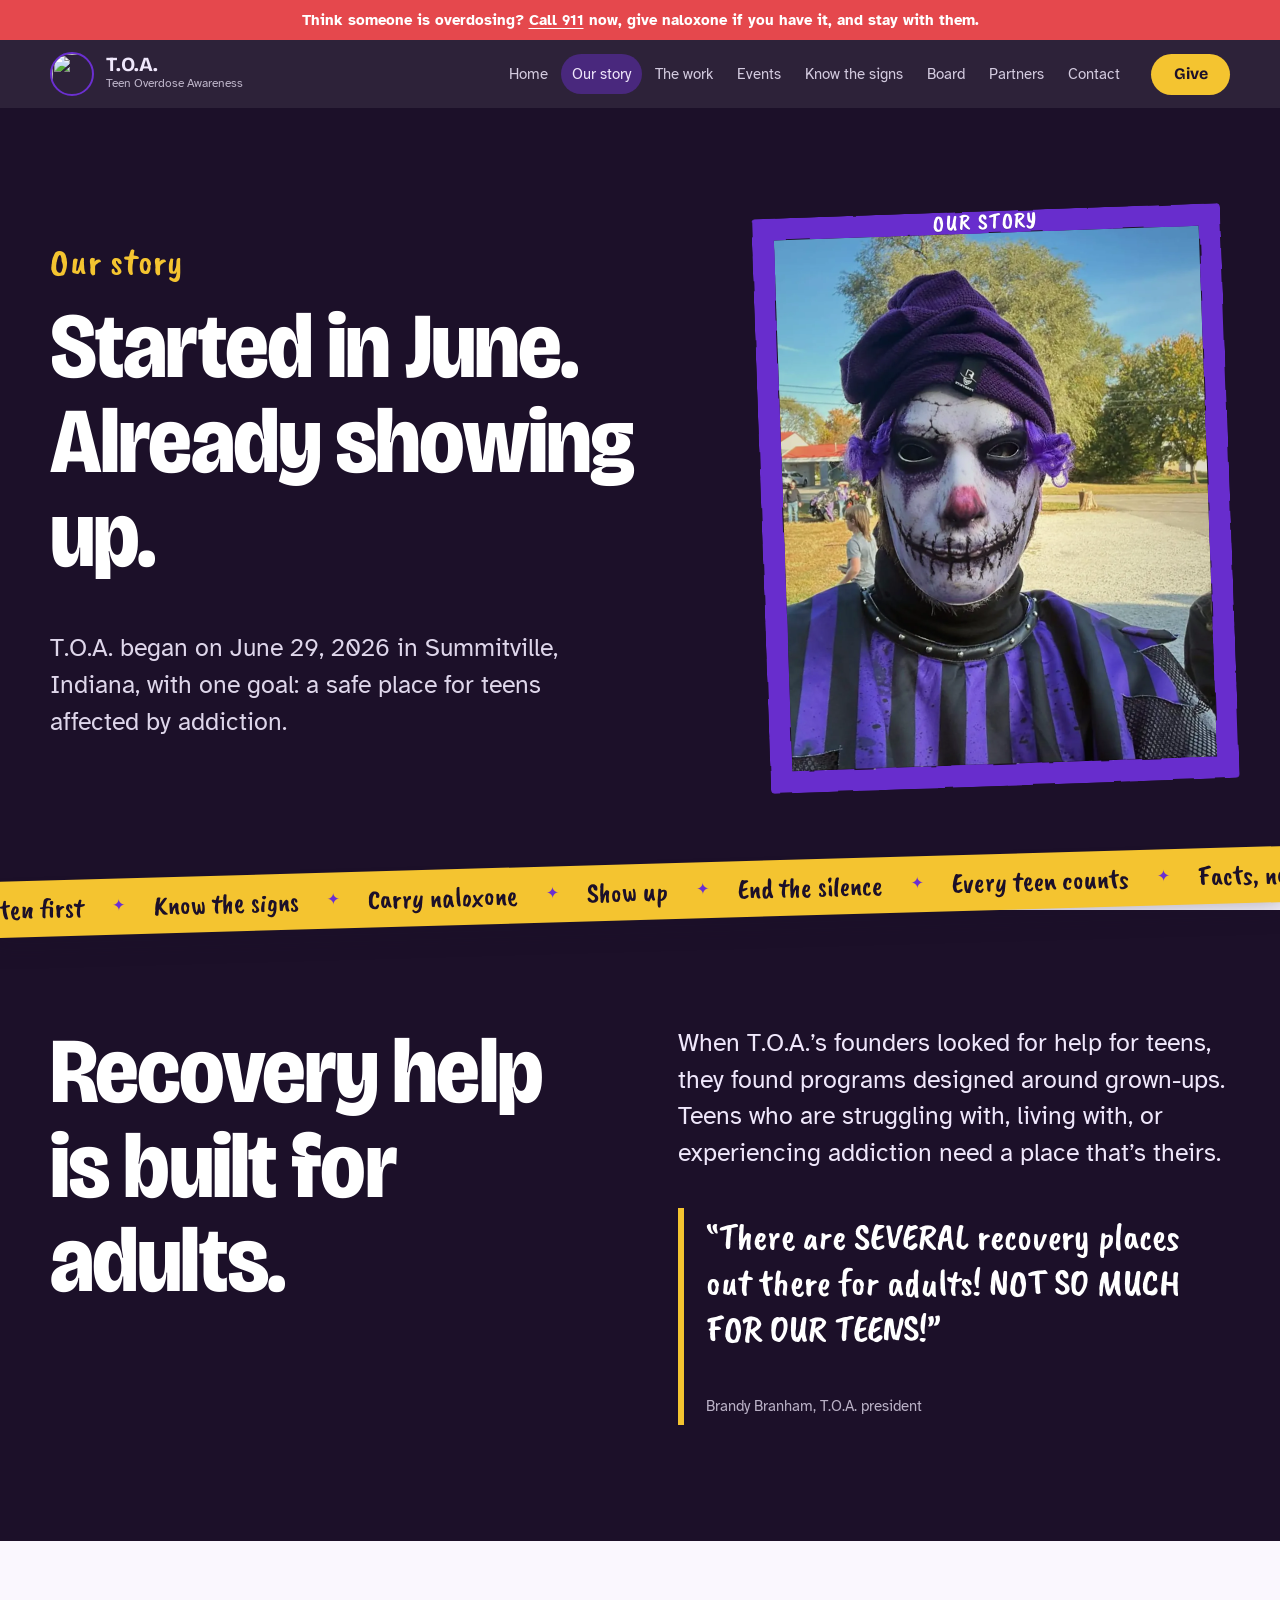
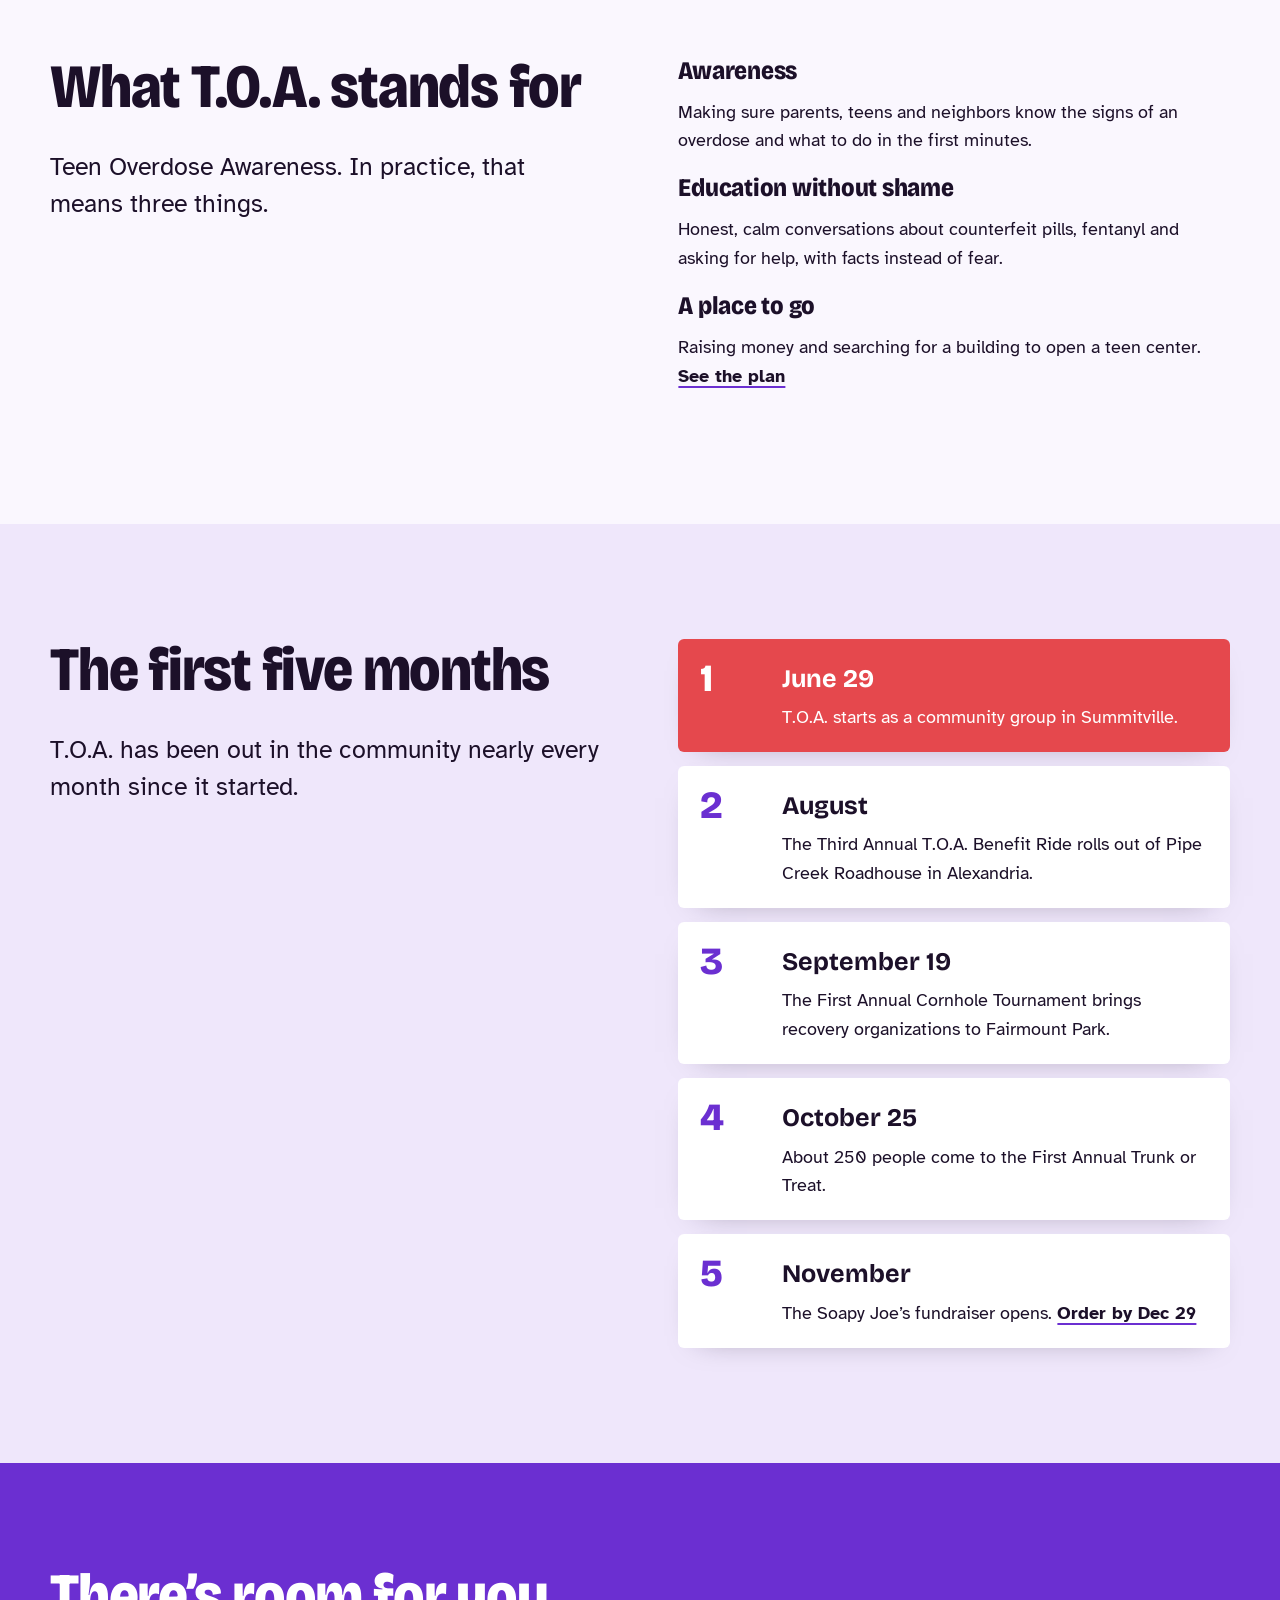
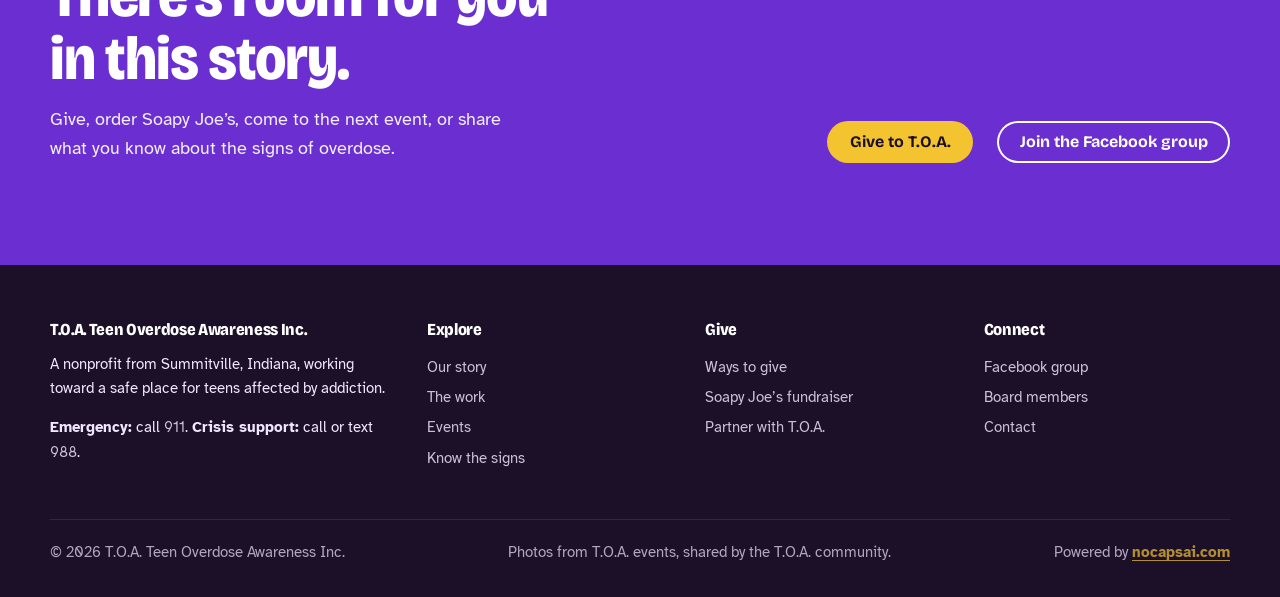
==== commit 0874e413: "Add 'Powered by nocapsai.com' to the footer of every page Co-Authored-By: Claude Opus 5.5 <noreply@a" ====
--- a/about.html
+++ b/about.html
@@ -24,7 +24,7 @@
 <header class="site-head">
   <div class="head-in">
     <a class="brand" href="index.html"><img src="https://static.wixstatic.com/media/430ecd_371c2bd472904503afc951d083f5f54d~mv2.jpg" alt="" width="44" height="44"><div><b>T.O.A.</b><span>Teen Overdose Awareness</span></div></a>
-    <nav class="nav" id="nav" aria-label="Main"><a href="index.html">Home</a><a href="about.html" aria-current="page">Our story</a><a href="programs.html">The work</a><a href="events.html">Events</a><a href="resources.html">Know the signs</a><a href="board.html">Board</a><a href="partners.html">Partners</a><a href="contact.html">Contact</a></nav>
+    <nav class="nav" id="nav" aria-label="Main"><div class="nav-item"><a class="nav-top" href="index.html">Home</a><button class="sub-toggle" type="button" aria-expanded="false" aria-controls="sub-index" aria-label="Home sections"><span aria-hidden="true"></span></button><div class="sub" id="sub-index"><a href="index.html#soapy-joes">Soapy Joe’s fundraiser</a><a href="index.html#year">2026 timeline</a><a href="index.html#signs">Signs of overdose</a><a href="index.html#board">Board</a><a href="index.html#thanks">Thank-you balloons</a><a href="index.html#give">Give</a></div></div><div class="nav-item"><a class="nav-top" href="about.html" aria-current="page">Our story</a><button class="sub-toggle" type="button" aria-expanded="false" aria-controls="sub-about" aria-label="Our story sections"><span aria-hidden="true"></span></button><div class="sub" id="sub-about"><a href="about.html#why">Why teens</a><a href="about.html#stands">What T.O.A. stands for</a><a href="about.html#timeline">The first five months</a></div></div><div class="nav-item"><a class="nav-top" href="programs.html">The work</a><button class="sub-toggle" type="button" aria-expanded="false" aria-controls="sub-programs" aria-label="The work sections"><span aria-hidden="true"></span></button><div class="sub" id="sub-programs"><a href="programs.html#education">Prevention education</a><a href="programs.html#outreach">Community events</a><a href="programs.html#center">The teen center plan</a></div></div><div class="nav-item"><a class="nav-top" href="events.html">Events</a><button class="sub-toggle" type="button" aria-expanded="false" aria-controls="sub-events" aria-label="Events sections"><span aria-hidden="true"></span></button><div class="sub" id="sub-events"><a href="events.html#soapy-joes">Soapy Joe’s fundraiser</a><a href="events.html#trunk-or-treat">Trunk or Treat recap</a><a href="events.html#cornhole">Cornhole tournament</a><a href="events.html#ride">Benefit ride</a><a href="events.html#parade">James Dean Parade</a></div></div><div class="nav-item"><a class="nav-top" href="resources.html">Know the signs</a><button class="sub-toggle" type="button" aria-expanded="false" aria-controls="sub-resources" aria-label="Know the signs sections"><span aria-hidden="true"></span></button><div class="sub" id="sub-resources"><a href="resources.html#what-to-do">What to do first</a><a href="resources.html#signs">Signs of overdose</a><a href="resources.html#fentanyl">Fentanyl and fake pills</a><a href="resources.html#talk">Talking with teens</a><a href="resources.html#support">988 and support</a></div></div><div class="nav-item"><a class="nav-top" href="board.html">Board</a><button class="sub-toggle" type="button" aria-expanded="false" aria-controls="sub-board" aria-label="Board sections"><span aria-hidden="true"></span></button><div class="sub" id="sub-board"><a href="board.html#directors">Board of directors</a><a href="board.html#help">Volunteer</a></div></div><div class="nav-item"><a class="nav-top" href="partners.html">Partners</a><button class="sub-toggle" type="button" aria-expanded="false" aria-controls="sub-partners" aria-label="Partners sections"><span aria-hidden="true"></span></button><div class="sub" id="sub-partners"><a href="partners.html#thank-you">Thank you</a><a href="partners.html#ways">Ways to partner</a></div></div><div class="nav-item"><a class="nav-top" href="contact.html">Contact</a><button class="sub-toggle" type="button" aria-expanded="false" aria-controls="sub-contact" aria-label="Contact sections"><span aria-hidden="true"></span></button><div class="sub" id="sub-contact"><a href="contact.html#who">Who to ask</a><a href="contact.html#emergency">In an emergency</a></div></div></nav>
     <a class="give-btn" href="donate.html">Give</a>
     <button class="menu-btn" aria-expanded="false" aria-controls="nav">Menu</button>
   </div>
@@ -37,7 +37,7 @@
     <div class="paint-frame "><picture><source srcset="assets/photos/clown-portrait.webp" type="image/webp"><img src="assets/photos/clown-portrait.jpg" alt="A T.O.A. volunteer in purple clown makeup at the 2026 Trunk or Treat" width="1125" height="1350" loading="eager" fetchpriority="high" ></picture><span class="frame-word fw-top" aria-hidden="true">OUR STORY</span></div>
   </div>
 </section><div class="ribbon" style="--tilt:-1.6deg" aria-label="Listen first, Know the signs, Carry naloxone, Show up, End the silence, Every teen counts, Facts, not fear"><div class="ribbon-track" aria-hidden="true"><span>Listen first</span><i aria-hidden="true">✦</i><span>Know the signs</span><i aria-hidden="true">✦</i><span>Carry naloxone</span><i aria-hidden="true">✦</i><span>Show up</span><i aria-hidden="true">✦</i><span>End the silence</span><i aria-hidden="true">✦</i><span>Every teen counts</span><i aria-hidden="true">✦</i><span>Facts, not fear</span><i aria-hidden="true">✦</i><span>Listen first</span><i aria-hidden="true">✦</i><span>Know the signs</span><i aria-hidden="true">✦</i><span>Carry naloxone</span><i aria-hidden="true">✦</i><span>Show up</span><i aria-hidden="true">✦</i><span>End the silence</span><i aria-hidden="true">✦</i><span>Every teen counts</span><i aria-hidden="true">✦</i><span>Facts, not fear</span><i aria-hidden="true">✦</i></div></div>
-<section class="band band-dark statement">
+<section id="why" class="band band-dark statement">
   <div class="wrap split">
     <h2>Recovery help is built for adults.</h2>
     <div>
@@ -47,7 +47,7 @@
   </div>
 </section>
 
-<section class="band">
+<section id="stands" class="band">
   <div class="wrap split">
     <div><h2>What T.O.A. stands for</h2><p class="lede">Teen Overdose Awareness. In practice, that means three things.</p></div>
     <div>
@@ -58,7 +58,7 @@
   </div>
 </section>
 
-<section class="band band-chalk">
+<section id="timeline" class="band band-chalk">
   <div class="wrap split">
     <div><h2>The first five months</h2><p class="lede">T.O.A. has been out in the community nearly every month since it started.</p></div>
     <ol class="steps" style="margin-top:0">
@@ -85,7 +85,7 @@
       <div><h4>Give</h4><a href="donate.html">Ways to give</a><a href="events.html#soapy-joes">Soapy Joe’s fundraiser</a><a href="partners.html">Partner with T.O.A.</a></div>
       <div><h4>Connect</h4><a href="https://www.facebook.com/groups/900693823075274/" target="_blank" rel="noopener">Facebook group</a><a href="board.html">Board members</a><a href="contact.html">Contact</a></div>
     </div>
-    <div class="foot-note"><span>© 2026 T.O.A. Teen Overdose Awareness Inc.</span><span>Photos from T.O.A. events, shared by the T.O.A. community.</span></div>
+    <div class="foot-note"><span>© 2026 T.O.A. Teen Overdose Awareness Inc.</span><span>Photos from T.O.A. events, shared by the T.O.A. community.</span><span class="powered">Powered by <a href="https://nocapsai.com" target="_blank" rel="noopener">nocapsai.com</a></span></div>
   </div>
 </footer>
 <svg width="0" height="0" style="position:absolute" aria-hidden="true" focusable="false"><filter id="rough"><feTurbulence type="fractalNoise" baseFrequency="0.035" numOctaves="2" seed="7"/><feDisplacementMap in="SourceGraphic" scale="5"/></filter></svg>
--- a/assets/toa.css
+++ b/assets/toa.css
@@ -54,9 +54,16 @@
 .brand b{font-family:var(--display);font-size:1.25rem;letter-spacing:-.01em;display:block;line-height:1}
 .brand span{font-size:.78rem;opacity:.75;display:block}
 .nav{display:flex;gap:2px;align-items:center}
-.nav a{text-decoration:none;padding:8px 11px;border-radius:999px;font-size:.95rem;opacity:.86}
-.nav a:hover{opacity:1;background:rgba(239,231,251,.08)}
-.nav a[aria-current="page"]{opacity:1;background:rgba(107,47,209,.45)}
+.nav-item{position:relative;display:flex;align-items:center}
+.nav-top{text-decoration:none;padding:8px 11px;border-radius:999px;font-size:.95rem;opacity:.86}
+.nav-item:hover .nav-top,.nav-item:focus-within .nav-top{opacity:1;background:rgba(239,231,251,.08)}
+.nav-top[aria-current="page"]{opacity:1;background:rgba(107,47,209,.45)}
+.sub-toggle{display:none}
+.sub{position:absolute;top:100%;left:50%;min-width:230px;padding:14px 8px 8px;transform:translate(-50%,6px);opacity:0;visibility:hidden;transition:opacity .2s ease,transform .2s ease,visibility 0s .2s;z-index:60}
+.sub::before{content:"";position:absolute;inset:8px 0 0;background:var(--plum-2);border:1px solid rgba(239,231,251,.12);border-radius:14px;box-shadow:0 24px 50px -20px rgba(0,0,0,.6);z-index:-1}
+.sub a{display:block;text-decoration:none;padding:10px 14px;border-radius:9px;font-size:.93rem;color:var(--chalk);white-space:nowrap}
+.sub a:hover,.sub a:focus-visible{background:rgba(107,47,209,.5);color:#fff}
+.nav-item:hover .sub,.nav-item:focus-within .sub{opacity:1;visibility:visible;transform:translate(-50%,0);transition:opacity .2s ease,transform .2s ease,visibility 0s}
 .give-btn,.btn{display:inline-flex;align-items:center;justify-content:center;gap:.5em;font-family:var(--display);font-weight:700;text-decoration:none;border-radius:999px;padding:.8em 1.4em;border:0;cursor:pointer;font-size:1rem;line-height:1;transition:transform .2s ease,background .2s ease,box-shadow .2s ease}
 .give-btn,.btn-give{background:var(--mum);color:var(--ink);box-shadow:0 0 0 0 rgba(244,196,48,.5)}
 .give-btn:hover,.btn-give:hover{background:#ffd34d;transform:translateY(-2px);box-shadow:0 10px 30px -10px rgba(244,196,48,.8)}
@@ -67,10 +74,21 @@
 .menu-btn{display:none;background:none;border:2px solid rgba(239,231,251,.4);color:var(--chalk);border-radius:999px;padding:8px 14px;font:inherit;font-weight:700;cursor:pointer}
 @media (max-width:1040px){
   .menu-btn{display:inline-flex}
-  .nav{position:fixed;inset:68px 0 auto 0;background:var(--plum);flex-direction:column;align-items:stretch;padding:12px 24px 24px;gap:4px;transform:translateY(-120%);transition:transform .35s ease;max-height:calc(100vh - 68px);overflow:auto}
-  .nav.is-open{transform:none}
-  .nav a{padding:14px 12px;font-size:1.1rem;border-radius:12px}
+  .nav{position:absolute;top:100%;left:0;right:0;background:var(--plum);flex-direction:column;align-items:stretch;padding:10px 20px 24px;gap:2px;max-height:calc(100vh - 140px);max-height:calc(100dvh - 140px);overflow:auto;-webkit-overflow-scrolling:touch;
+    opacity:0;visibility:hidden;transform:translateY(-8px);transition:opacity .25s ease,transform .25s ease,visibility 0s .25s;border-bottom:3px solid var(--paint);box-shadow:0 30px 40px -20px rgba(0,0,0,.6)}
+  .nav.is-open{opacity:1;visibility:visible;transform:none;transition:opacity .25s ease,transform .25s ease,visibility 0s}
+  .nav-item{flex-wrap:wrap;border-bottom:1px solid rgba(239,231,251,.1)}
+  .nav-top{flex:1;padding:15px 10px;font-size:1.1rem;border-radius:10px}
+  .nav-item:hover .nav-top{background:none}
+  .sub-toggle{display:grid;place-items:center;width:48px;height:48px;background:none;border:0;color:var(--chalk);cursor:pointer;border-radius:10px}
+  .sub-toggle span{width:10px;height:10px;border-right:2px solid currentColor;border-bottom:2px solid currentColor;transform:rotate(45deg) translateY(-2px);transition:transform .2s ease}
+  .sub-toggle[aria-expanded="true"] span{transform:rotate(-135deg) translateY(-2px)}
+  .sub,.nav-item:hover .sub,.nav-item:focus-within .sub{position:static;flex-basis:100%;min-width:0;padding:0 0 10px 10px;transform:none;opacity:1;visibility:visible;display:none;transition:none}
+  .sub::before{display:none}
+  .nav .nav-item .sub.is-open{display:block}
+  .sub a{padding:11px 12px;font-size:1rem;white-space:normal;opacity:.85}
   .head-in .give-btn{padding:.7em 1.1em}
+}
 }
 
 /* Painted frame (the T.O.A. Trunk or Treat frame, as a reusable motif) */
@@ -108,7 +126,10 @@
 .hero-copy p{font-size:var(--step-1);line-height:1.45;color:var(--chalk);opacity:.9;max-width:34ch;animation:fadein 1s .5s both}
 .hero-actions{display:flex;flex-wrap:wrap;gap:12px;margin-top:1.4em;animation:fadein 1s .7s both}
 @keyframes fadein{from{opacity:0;transform:translateY(12px)}to{opacity:1;transform:none}}
-.through-copy{position:absolute;left:0;right:0;bottom:12vh;z-index:6;opacity:var(--after,0);transform:translateY(calc((1 - var(--after,0)) * 40px))}
+.through-copy{position:absolute;left:0;right:0;bottom:12vh;z-index:6;pointer-events:none;visibility:hidden;opacity:var(--after,0);transform:translateY(calc((1 - var(--after,0)) * 40px))}
+.frame-hero.is-through .through-copy{pointer-events:auto;visibility:visible}
+.frame-hero.is-through .hero-copy{pointer-events:none}
+.frame-hero.is-past .through-copy{visibility:visible}
 .through-copy h2{font-size:var(--step-3);color:#fff;max-width:16ch;text-shadow:0 4px 40px rgba(0,0,0,.35)}
 .through-copy p{font-size:var(--step-1);max-width:40ch;color:#fff}
 .through-copy .quote{font-family:var(--hand);font-size:var(--step-2);line-height:1.15;color:var(--mum);margin:0 0 .8em;letter-spacing:.02em;max-width:30ch}
@@ -372,3 +393,6 @@
 @keyframes tick{0%,100%{transform:scale(1)}50%{transform:scale(1.12)}}
 .event .tag{animation:sway-word 4s ease-in-out infinite}
 @media (prefers-reduced-motion:reduce){.ribbon-track{animation:none}.page-hero .kicker{clip-path:none}}
+[id]{scroll-margin-top:84px}
+.foot-note .powered a{display:inline;padding:0;font-weight:700;color:var(--mum);opacity:1;text-decoration:underline;text-underline-offset:3px}
+.foot-note .powered a:hover{color:#ffd34d}
